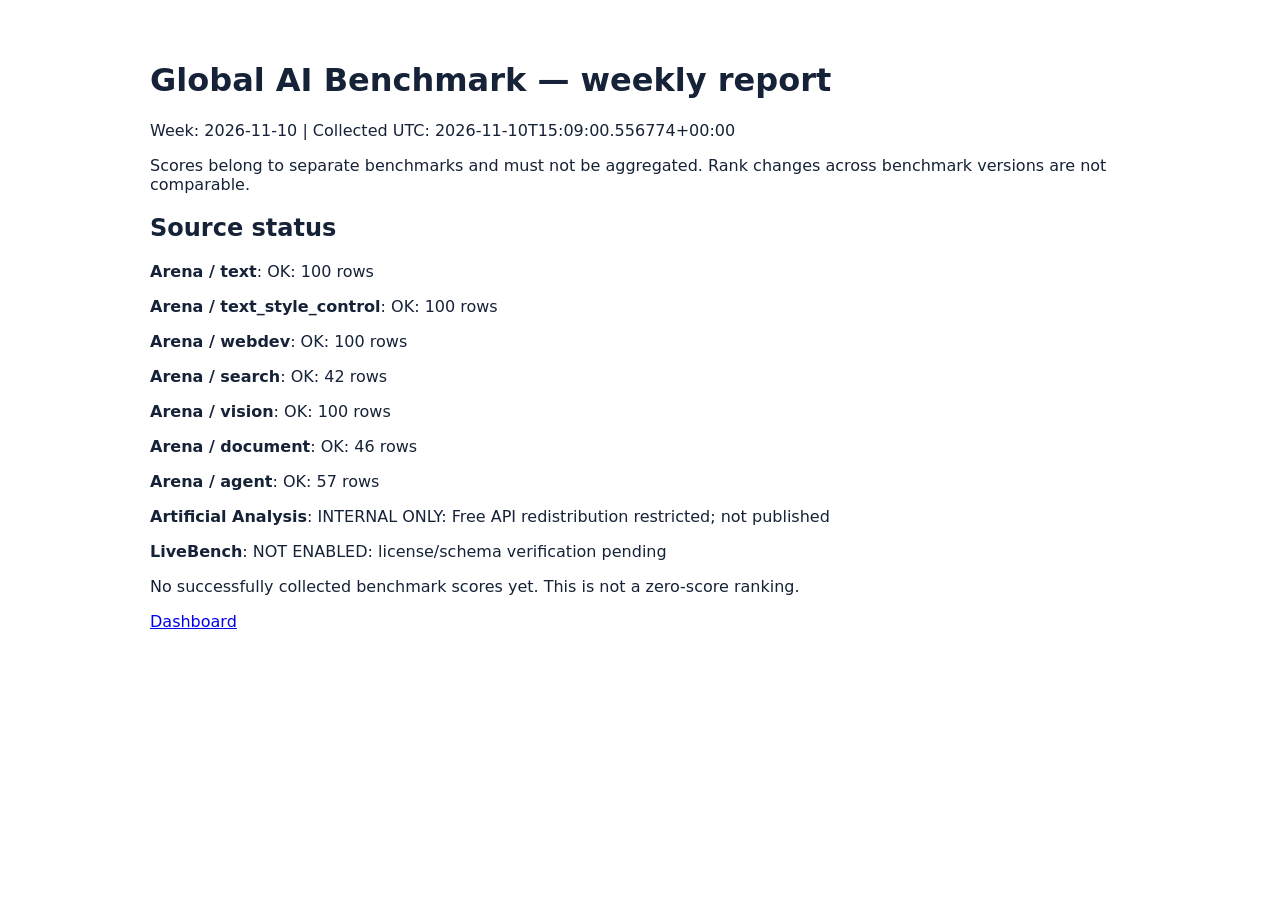
==== site/weekly-report.html @ f2d6e1f1 "data: weekly official benchmark snapshot" ====
<!doctype html><html lang="ko"><meta charset="utf-8"><meta name="viewport" content="width=device-width,initial-scale=1">
<title>Weekly AI Benchmark Report</title><style>body{font:16px system-ui;max-width:980px;margin:25px auto;padding:15px;color:#162237}table{border-collapse:collapse;width:100%}th,td{padding:9px;text-align:left;border-bottom:1px solid #ccd}small{color:#58677a}</style>
<h1>Global AI Benchmark — weekly report</h1>
<p>Week: 2026-11-10 | Collected UTC: 2026-11-10T15:09:00.556774+00:00</p>
<p>Scores belong to separate benchmarks and must not be aggregated. Rank changes across benchmark versions are not comparable.</p><h2>Source status</h2>
<p><b>Arena / text</b>: OK: 100 rows</p>
<p><b>Arena / text_style_control</b>: OK: 100 rows</p>
<p><b>Arena / webdev</b>: OK: 100 rows</p>
<p><b>Arena / search</b>: OK: 42 rows</p>
<p><b>Arena / vision</b>: OK: 100 rows</p>
<p><b>Arena / document</b>: OK: 46 rows</p>
<p><b>Arena / agent</b>: OK: 57 rows</p>
<p><b>Artificial Analysis</b>: INTERNAL ONLY: Free API redistribution restricted; not published</p>
<p><b>LiveBench</b>: NOT ENABLED: license/schema verification pending</p>
<p>No successfully collected benchmark scores yet. This is not a zero-score ranking.</p>
<p><a href="index.html">Dashboard</a></p></html>
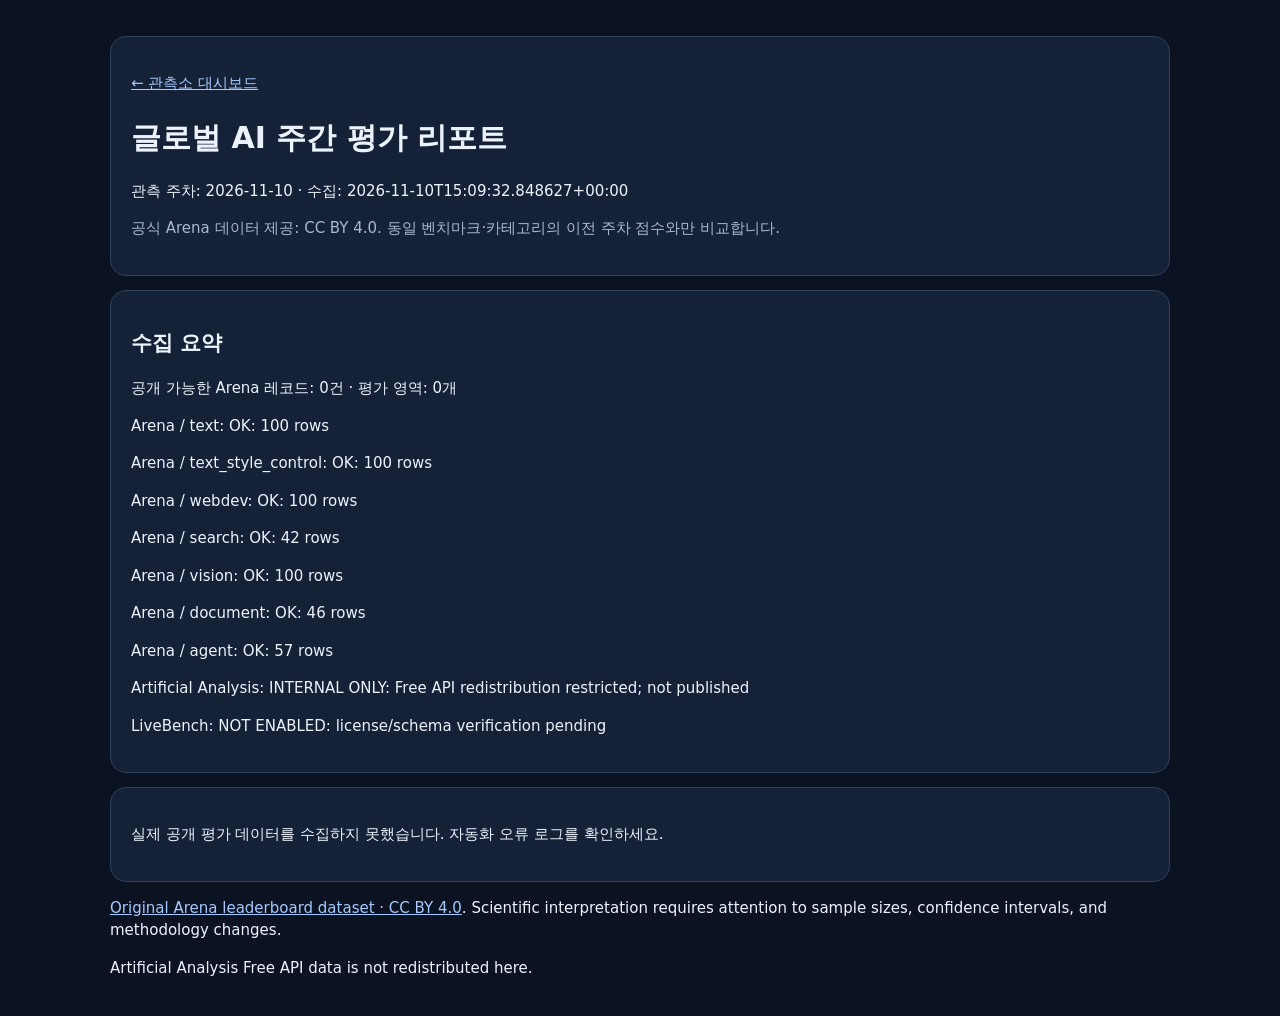
==== commit 4707f41d: "data: weekly official benchmark snapshot" ====
--- a/site/weekly-report.html
+++ b/site/weekly-report.html
@@ -1,16 +1,20 @@
 <!doctype html><html lang="ko"><meta charset="utf-8"><meta name="viewport" content="width=device-width,initial-scale=1">
-<title>Weekly AI Benchmark Report</title><style>body{font:16px system-ui;max-width:980px;margin:25px auto;padding:15px;color:#162237}table{border-collapse:collapse;width:100%}th,td{padding:9px;text-align:left;border-bottom:1px solid #ccd}small{color:#58677a}</style>
-<h1>Global AI Benchmark — weekly report</h1>
-<p>Week: 2026-11-10 | Collected UTC: 2026-11-10T15:09:00.556774+00:00</p>
-<p>Scores belong to separate benchmarks and must not be aggregated. Rank changes across benchmark versions are not comparable.</p><h2>Source status</h2>
-<p><b>Arena / text</b>: OK: 100 rows</p>
-<p><b>Arena / text_style_control</b>: OK: 100 rows</p>
-<p><b>Arena / webdev</b>: OK: 100 rows</p>
-<p><b>Arena / search</b>: OK: 42 rows</p>
-<p><b>Arena / vision</b>: OK: 100 rows</p>
-<p><b>Arena / document</b>: OK: 46 rows</p>
-<p><b>Arena / agent</b>: OK: 57 rows</p>
-<p><b>Artificial Analysis</b>: INTERNAL ONLY: Free API redistribution restricted; not published</p>
-<p><b>LiveBench</b>: NOT ENABLED: license/schema verification pending</p>
-<p>No successfully collected benchmark scores yet. This is not a zero-score ranking.</p>
-<p><a href="index.html">Dashboard</a></p></html>+<title>Global AI Observatory · Weekly Report</title>
+<style>body{max-width:1060px;margin:auto;padding:22px;background:#0b1222;color:#edf3fe;font:15px/1.5 system-ui,sans-serif}a{color:#a5caff}header,section{padding:20px;margin:14px 0;border:1px solid #30415a;border-radius:16px;background:#142137}table{width:100%;border-collapse:collapse}td,th{padding:9px;text-align:left;border-bottom:1px solid #34455f}th{color:#9eafc8}.muted{color:#aab9ce}h1{font-size:30px}h2{font-size:21px}section{overflow-x:auto}</style><header>
+<p><a href="./index.html">← 관측소 대시보드</a></p>
+<h1>글로벌 AI 주간 평가 리포트</h1>
+<p>관측 주차: 2026-11-10 · 수집: 2026-11-10T15:09:32.848627+00:00</p>
+<p class="muted">공식 Arena 데이터 제공: CC BY 4.0. 동일 벤치마크·카테고리의 이전 주차 점수와만 비교합니다.</p>
+</header><section><h2>수집 요약</h2><p>공개 가능한 Arena 레코드: 0건 · 평가 영역: 0개</p>
+<p>Arena / text: OK: 100 rows</p>
+<p>Arena / text_style_control: OK: 100 rows</p>
+<p>Arena / webdev: OK: 100 rows</p>
+<p>Arena / search: OK: 42 rows</p>
+<p>Arena / vision: OK: 100 rows</p>
+<p>Arena / document: OK: 46 rows</p>
+<p>Arena / agent: OK: 57 rows</p>
+<p>Artificial Analysis: INTERNAL ONLY: Free API redistribution restricted; not published</p>
+<p>LiveBench: NOT ENABLED: license/schema verification pending</p>
+</section>
+<section><p>실제 공개 평가 데이터를 수집하지 못했습니다. 자동화 오류 로그를 확인하세요.</p></section>
+<footer><p><a href="https://huggingface.co/datasets/lmarena-ai/leaderboard-dataset">Original Arena leaderboard dataset · CC BY 4.0</a>. Scientific interpretation requires attention to sample sizes, confidence intervals, and methodology changes.</p><p>Artificial Analysis Free API data is not redistributed here.</p></footer></html>
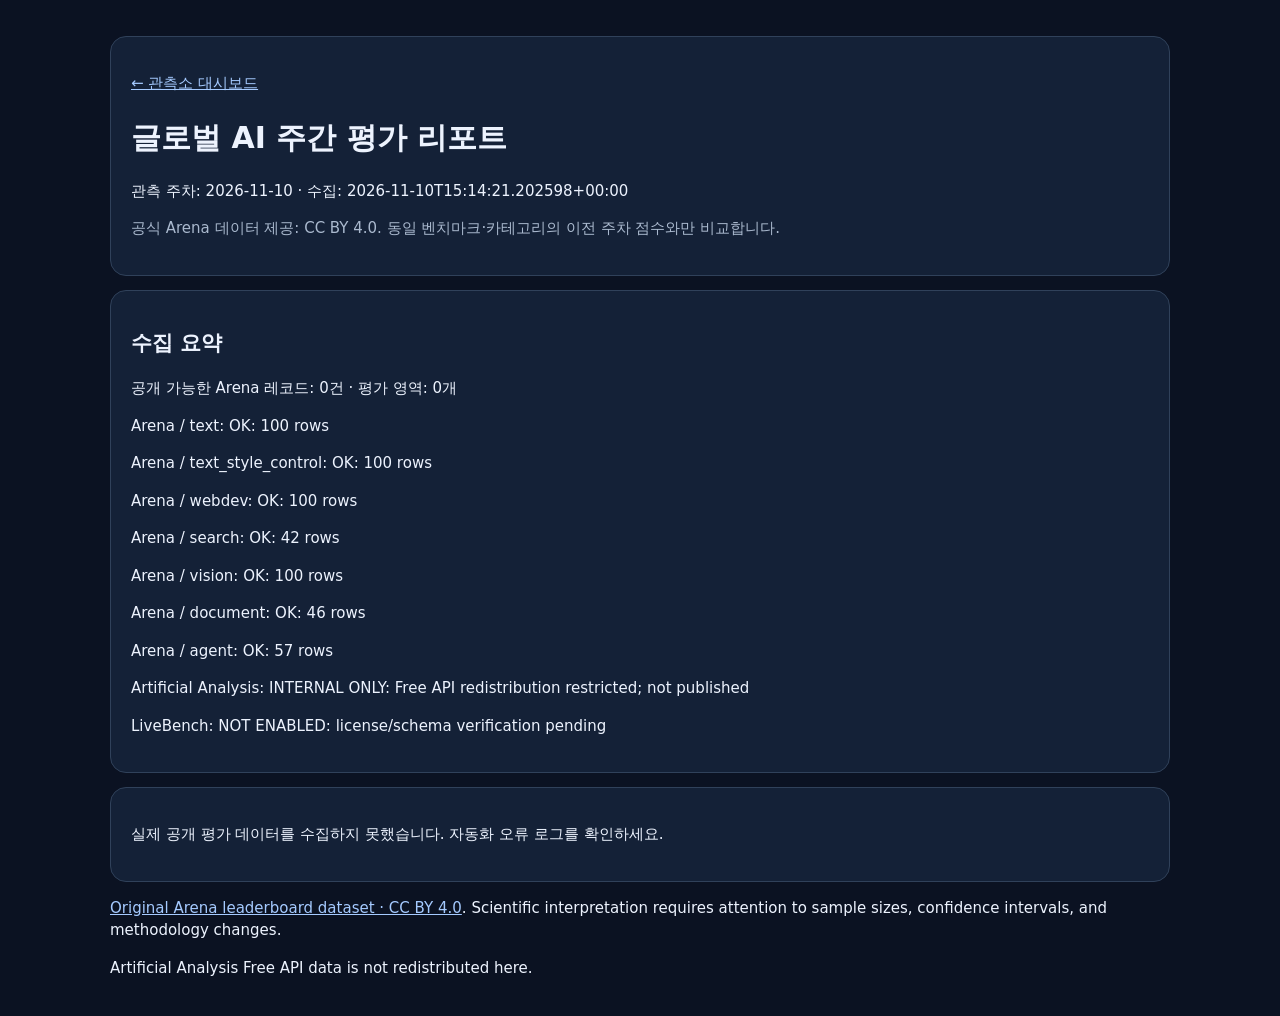
==== commit f34b93a9: "data: weekly official benchmark snapshot" ====
--- a/site/weekly-report.html
+++ b/site/weekly-report.html
@@ -3,7 +3,7 @@
 <style>body{max-width:1060px;margin:auto;padding:22px;background:#0b1222;color:#edf3fe;font:15px/1.5 system-ui,sans-serif}a{color:#a5caff}header,section{padding:20px;margin:14px 0;border:1px solid #30415a;border-radius:16px;background:#142137}table{width:100%;border-collapse:collapse}td,th{padding:9px;text-align:left;border-bottom:1px solid #34455f}th{color:#9eafc8}.muted{color:#aab9ce}h1{font-size:30px}h2{font-size:21px}section{overflow-x:auto}</style><header>
 <p><a href="./index.html">← 관측소 대시보드</a></p>
 <h1>글로벌 AI 주간 평가 리포트</h1>
-<p>관측 주차: 2026-11-10 · 수집: 2026-11-10T15:09:32.848627+00:00</p>
+<p>관측 주차: 2026-11-10 · 수집: 2026-11-10T15:14:21.202598+00:00</p>
 <p class="muted">공식 Arena 데이터 제공: CC BY 4.0. 동일 벤치마크·카테고리의 이전 주차 점수와만 비교합니다.</p>
 </header><section><h2>수집 요약</h2><p>공개 가능한 Arena 레코드: 0건 · 평가 영역: 0개</p>
 <p>Arena / text: OK: 100 rows</p>
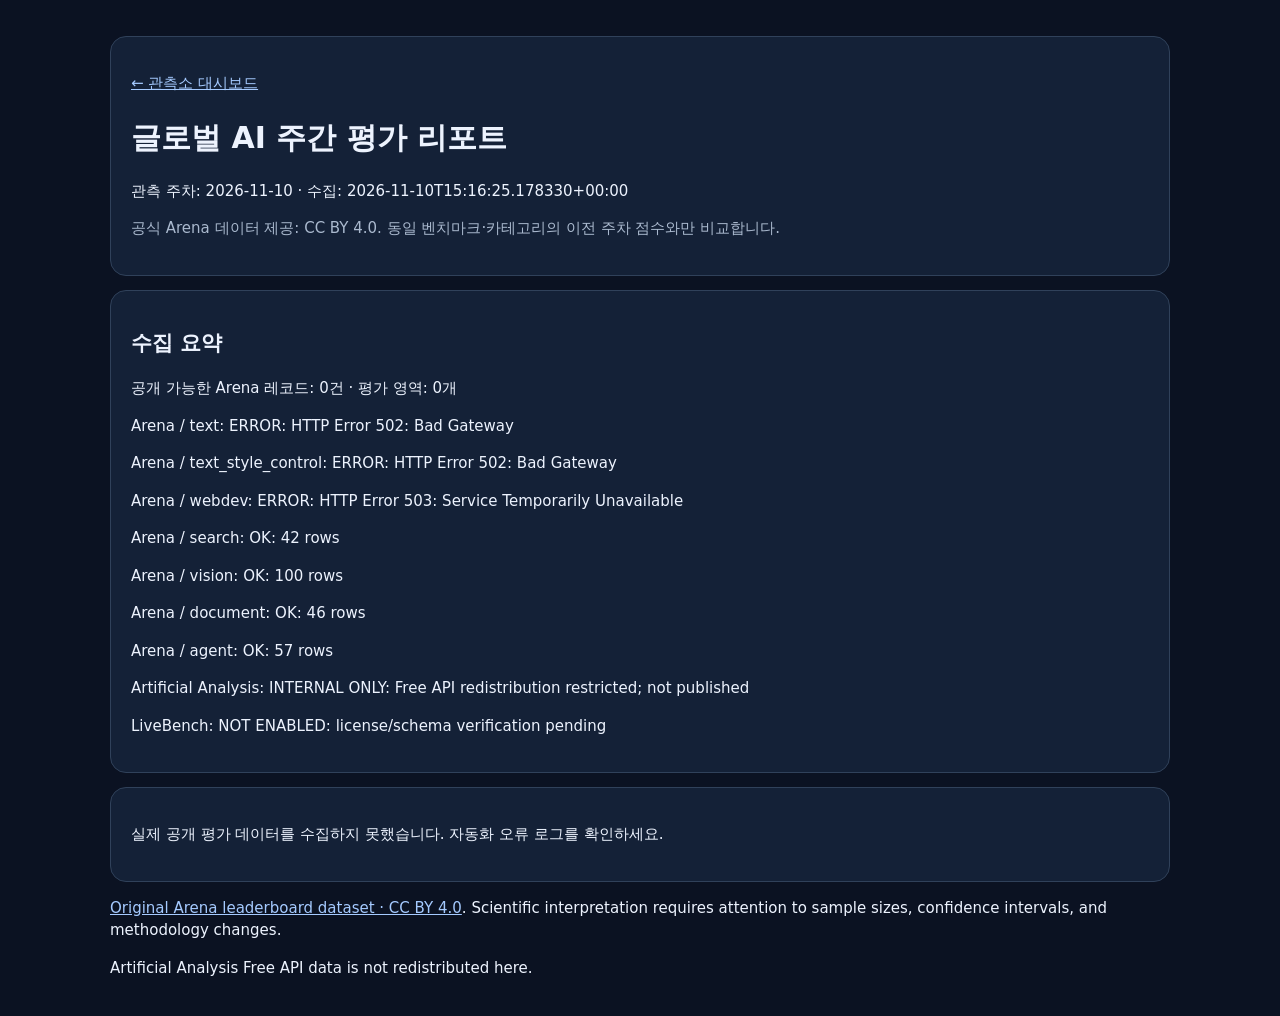
==== commit b41f666f: "data: weekly official benchmark snapshot" ====
--- a/site/weekly-report.html
+++ b/site/weekly-report.html
@@ -3,12 +3,12 @@
 <style>body{max-width:1060px;margin:auto;padding:22px;background:#0b1222;color:#edf3fe;font:15px/1.5 system-ui,sans-serif}a{color:#a5caff}header,section{padding:20px;margin:14px 0;border:1px solid #30415a;border-radius:16px;background:#142137}table{width:100%;border-collapse:collapse}td,th{padding:9px;text-align:left;border-bottom:1px solid #34455f}th{color:#9eafc8}.muted{color:#aab9ce}h1{font-size:30px}h2{font-size:21px}section{overflow-x:auto}</style><header>
 <p><a href="./index.html">← 관측소 대시보드</a></p>
 <h1>글로벌 AI 주간 평가 리포트</h1>
-<p>관측 주차: 2026-11-10 · 수집: 2026-11-10T15:14:21.202598+00:00</p>
+<p>관측 주차: 2026-11-10 · 수집: 2026-11-10T15:16:25.178330+00:00</p>
 <p class="muted">공식 Arena 데이터 제공: CC BY 4.0. 동일 벤치마크·카테고리의 이전 주차 점수와만 비교합니다.</p>
 </header><section><h2>수집 요약</h2><p>공개 가능한 Arena 레코드: 0건 · 평가 영역: 0개</p>
-<p>Arena / text: OK: 100 rows</p>
-<p>Arena / text_style_control: OK: 100 rows</p>
-<p>Arena / webdev: OK: 100 rows</p>
+<p>Arena / text: ERROR: HTTP Error 502: Bad Gateway</p>
+<p>Arena / text_style_control: ERROR: HTTP Error 502: Bad Gateway</p>
+<p>Arena / webdev: ERROR: HTTP Error 503: Service Temporarily Unavailable</p>
 <p>Arena / search: OK: 42 rows</p>
 <p>Arena / vision: OK: 100 rows</p>
 <p>Arena / document: OK: 46 rows</p>
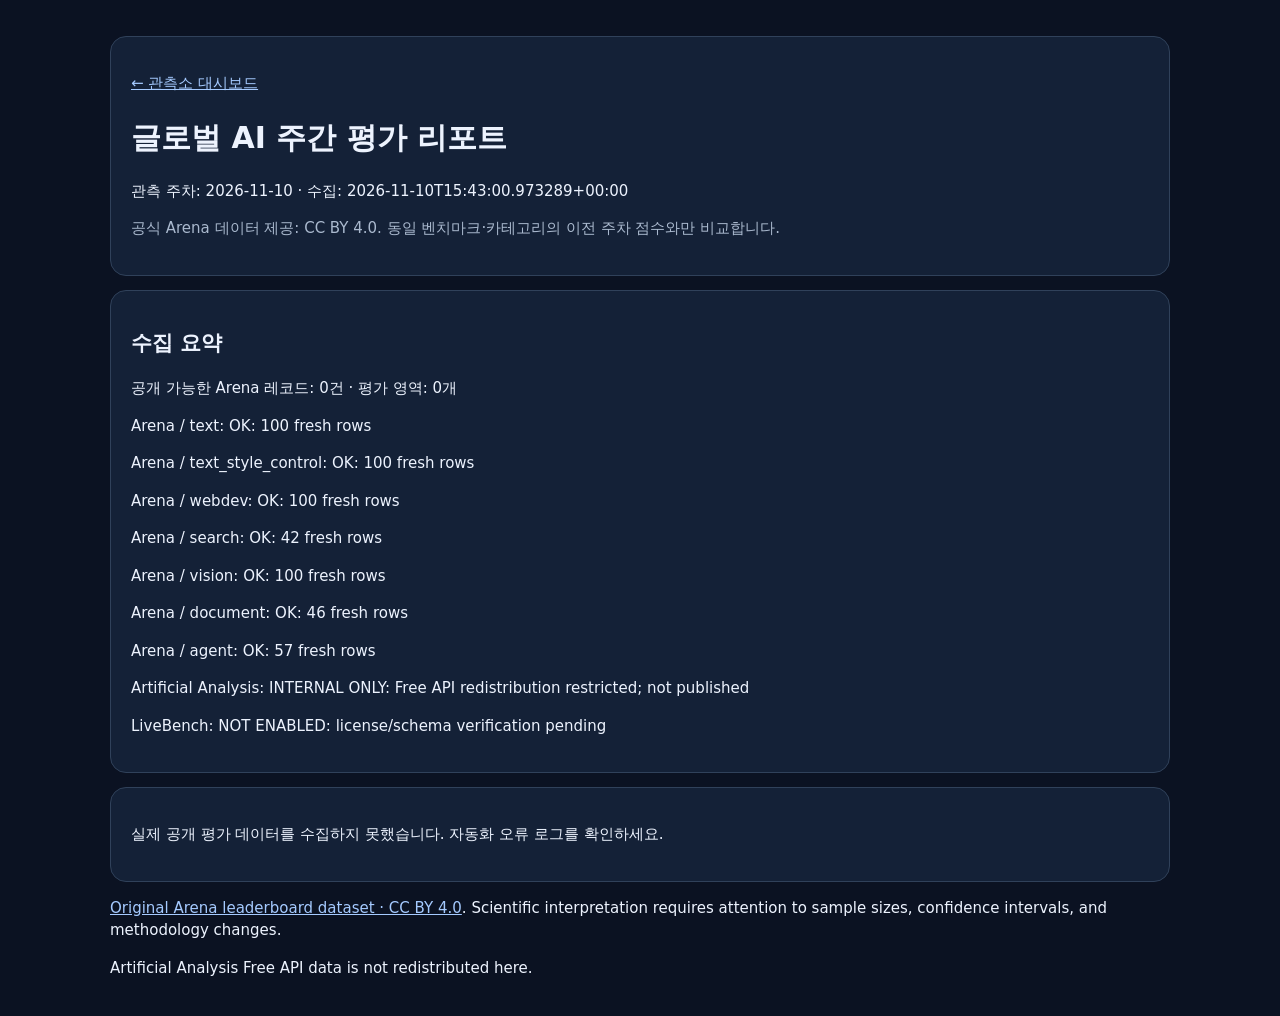
==== commit 5c6c782c: "data: weekly official benchmark snapshot" ====
--- a/site/weekly-report.html
+++ b/site/weekly-report.html
@@ -3,16 +3,16 @@
 <style>body{max-width:1060px;margin:auto;padding:22px;background:#0b1222;color:#edf3fe;font:15px/1.5 system-ui,sans-serif}a{color:#a5caff}header,section{padding:20px;margin:14px 0;border:1px solid #30415a;border-radius:16px;background:#142137}table{width:100%;border-collapse:collapse}td,th{padding:9px;text-align:left;border-bottom:1px solid #34455f}th{color:#9eafc8}.muted{color:#aab9ce}h1{font-size:30px}h2{font-size:21px}section{overflow-x:auto}</style><header>
 <p><a href="./index.html">← 관측소 대시보드</a></p>
 <h1>글로벌 AI 주간 평가 리포트</h1>
-<p>관측 주차: 2026-11-10 · 수집: 2026-11-10T15:16:25.178330+00:00</p>
+<p>관측 주차: 2026-11-10 · 수집: 2026-11-10T15:43:00.973289+00:00</p>
 <p class="muted">공식 Arena 데이터 제공: CC BY 4.0. 동일 벤치마크·카테고리의 이전 주차 점수와만 비교합니다.</p>
 </header><section><h2>수집 요약</h2><p>공개 가능한 Arena 레코드: 0건 · 평가 영역: 0개</p>
-<p>Arena / text: ERROR: HTTP Error 502: Bad Gateway</p>
-<p>Arena / text_style_control: ERROR: HTTP Error 502: Bad Gateway</p>
-<p>Arena / webdev: ERROR: HTTP Error 503: Service Temporarily Unavailable</p>
-<p>Arena / search: OK: 42 rows</p>
-<p>Arena / vision: OK: 100 rows</p>
-<p>Arena / document: OK: 46 rows</p>
-<p>Arena / agent: OK: 57 rows</p>
+<p>Arena / text: OK: 100 fresh rows</p>
+<p>Arena / text_style_control: OK: 100 fresh rows</p>
+<p>Arena / webdev: OK: 100 fresh rows</p>
+<p>Arena / search: OK: 42 fresh rows</p>
+<p>Arena / vision: OK: 100 fresh rows</p>
+<p>Arena / document: OK: 46 fresh rows</p>
+<p>Arena / agent: OK: 57 fresh rows</p>
 <p>Artificial Analysis: INTERNAL ONLY: Free API redistribution restricted; not published</p>
 <p>LiveBench: NOT ENABLED: license/schema verification pending</p>
 </section>
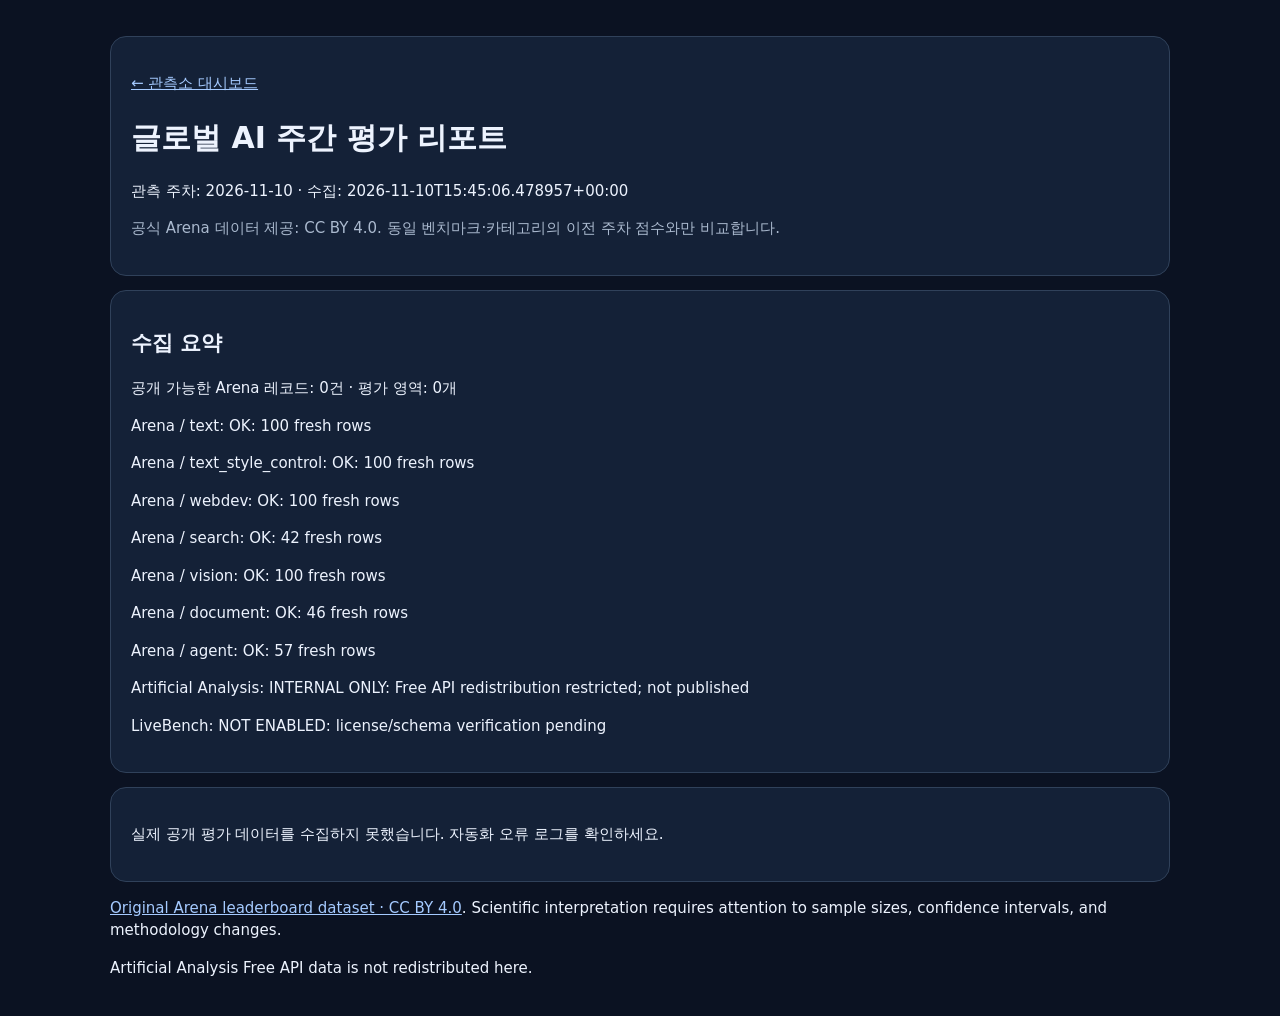
==== commit 9f4fff3b: "data: weekly official benchmark snapshot" ====
--- a/site/weekly-report.html
+++ b/site/weekly-report.html
@@ -3,7 +3,7 @@
 <style>body{max-width:1060px;margin:auto;padding:22px;background:#0b1222;color:#edf3fe;font:15px/1.5 system-ui,sans-serif}a{color:#a5caff}header,section{padding:20px;margin:14px 0;border:1px solid #30415a;border-radius:16px;background:#142137}table{width:100%;border-collapse:collapse}td,th{padding:9px;text-align:left;border-bottom:1px solid #34455f}th{color:#9eafc8}.muted{color:#aab9ce}h1{font-size:30px}h2{font-size:21px}section{overflow-x:auto}</style><header>
 <p><a href="./index.html">← 관측소 대시보드</a></p>
 <h1>글로벌 AI 주간 평가 리포트</h1>
-<p>관측 주차: 2026-11-10 · 수집: 2026-11-10T15:43:00.973289+00:00</p>
+<p>관측 주차: 2026-11-10 · 수집: 2026-11-10T15:45:06.478957+00:00</p>
 <p class="muted">공식 Arena 데이터 제공: CC BY 4.0. 동일 벤치마크·카테고리의 이전 주차 점수와만 비교합니다.</p>
 </header><section><h2>수집 요약</h2><p>공개 가능한 Arena 레코드: 0건 · 평가 영역: 0개</p>
 <p>Arena / text: OK: 100 fresh rows</p>
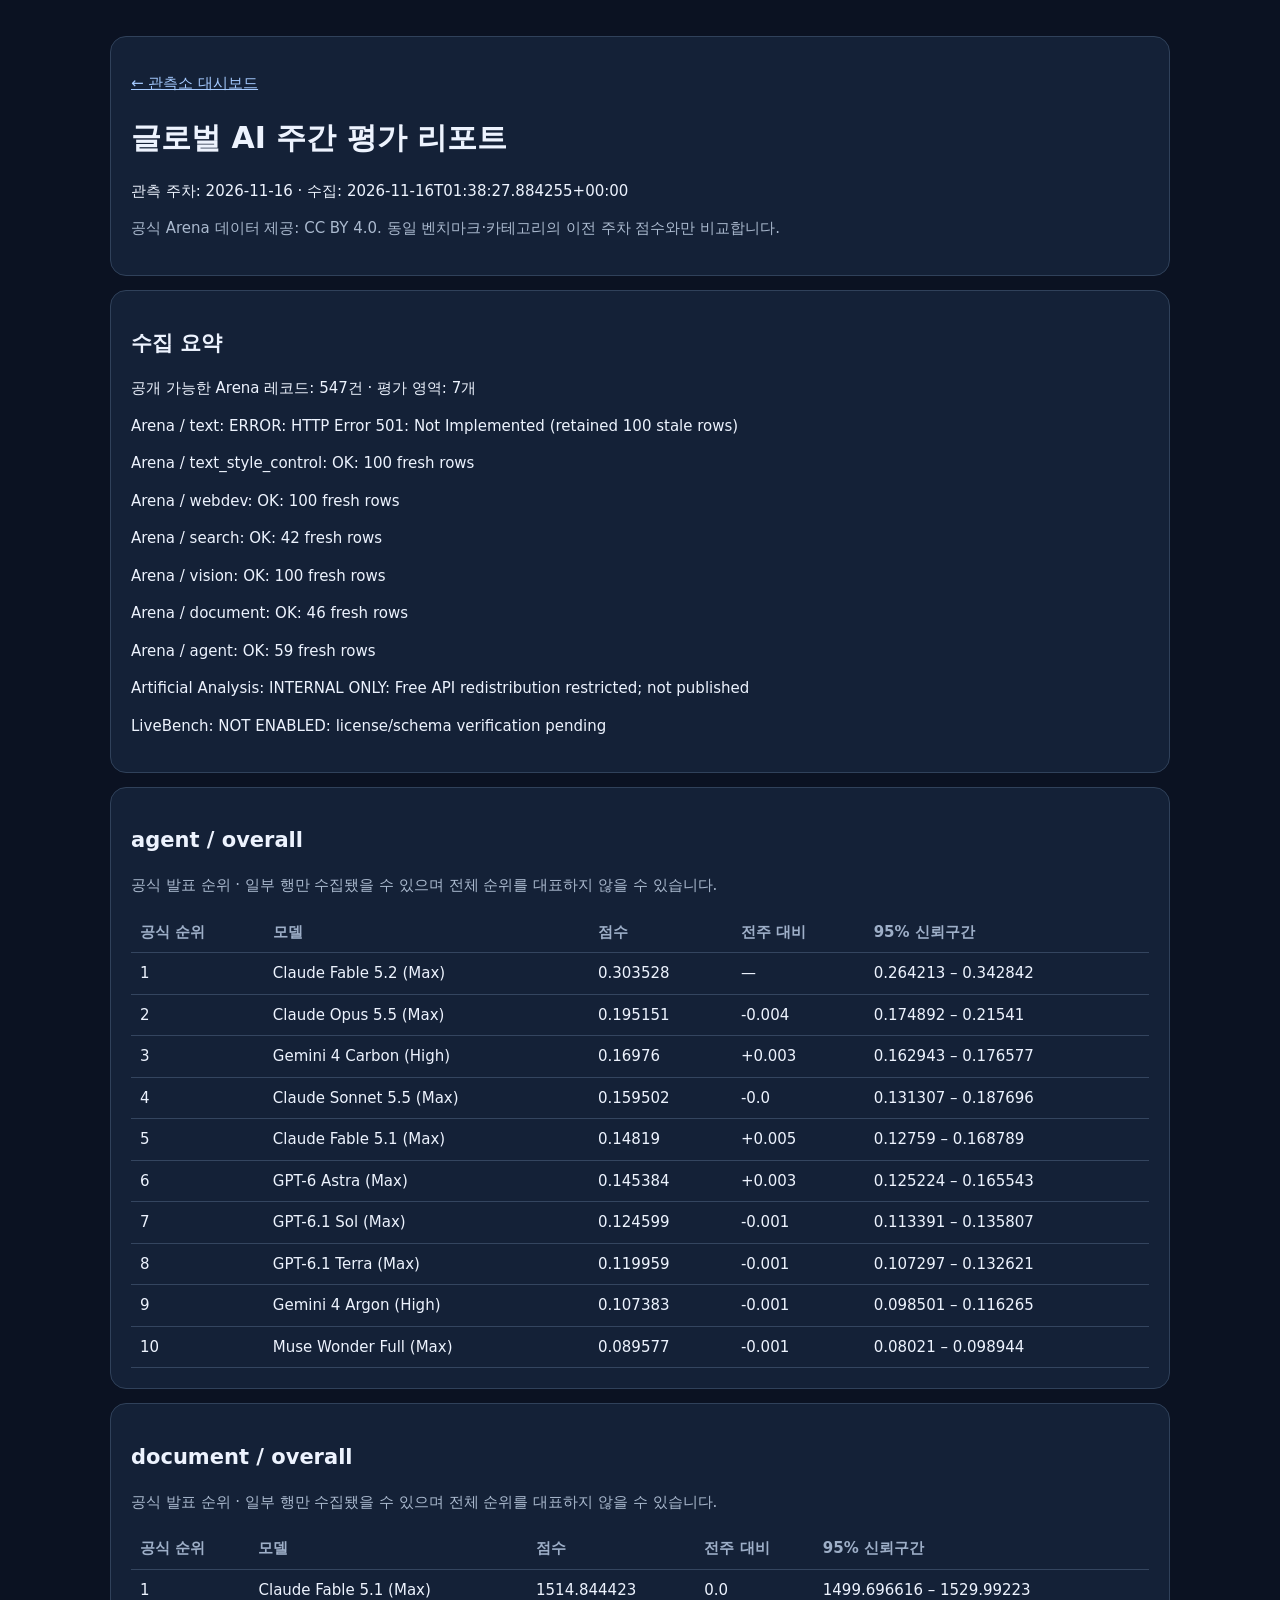
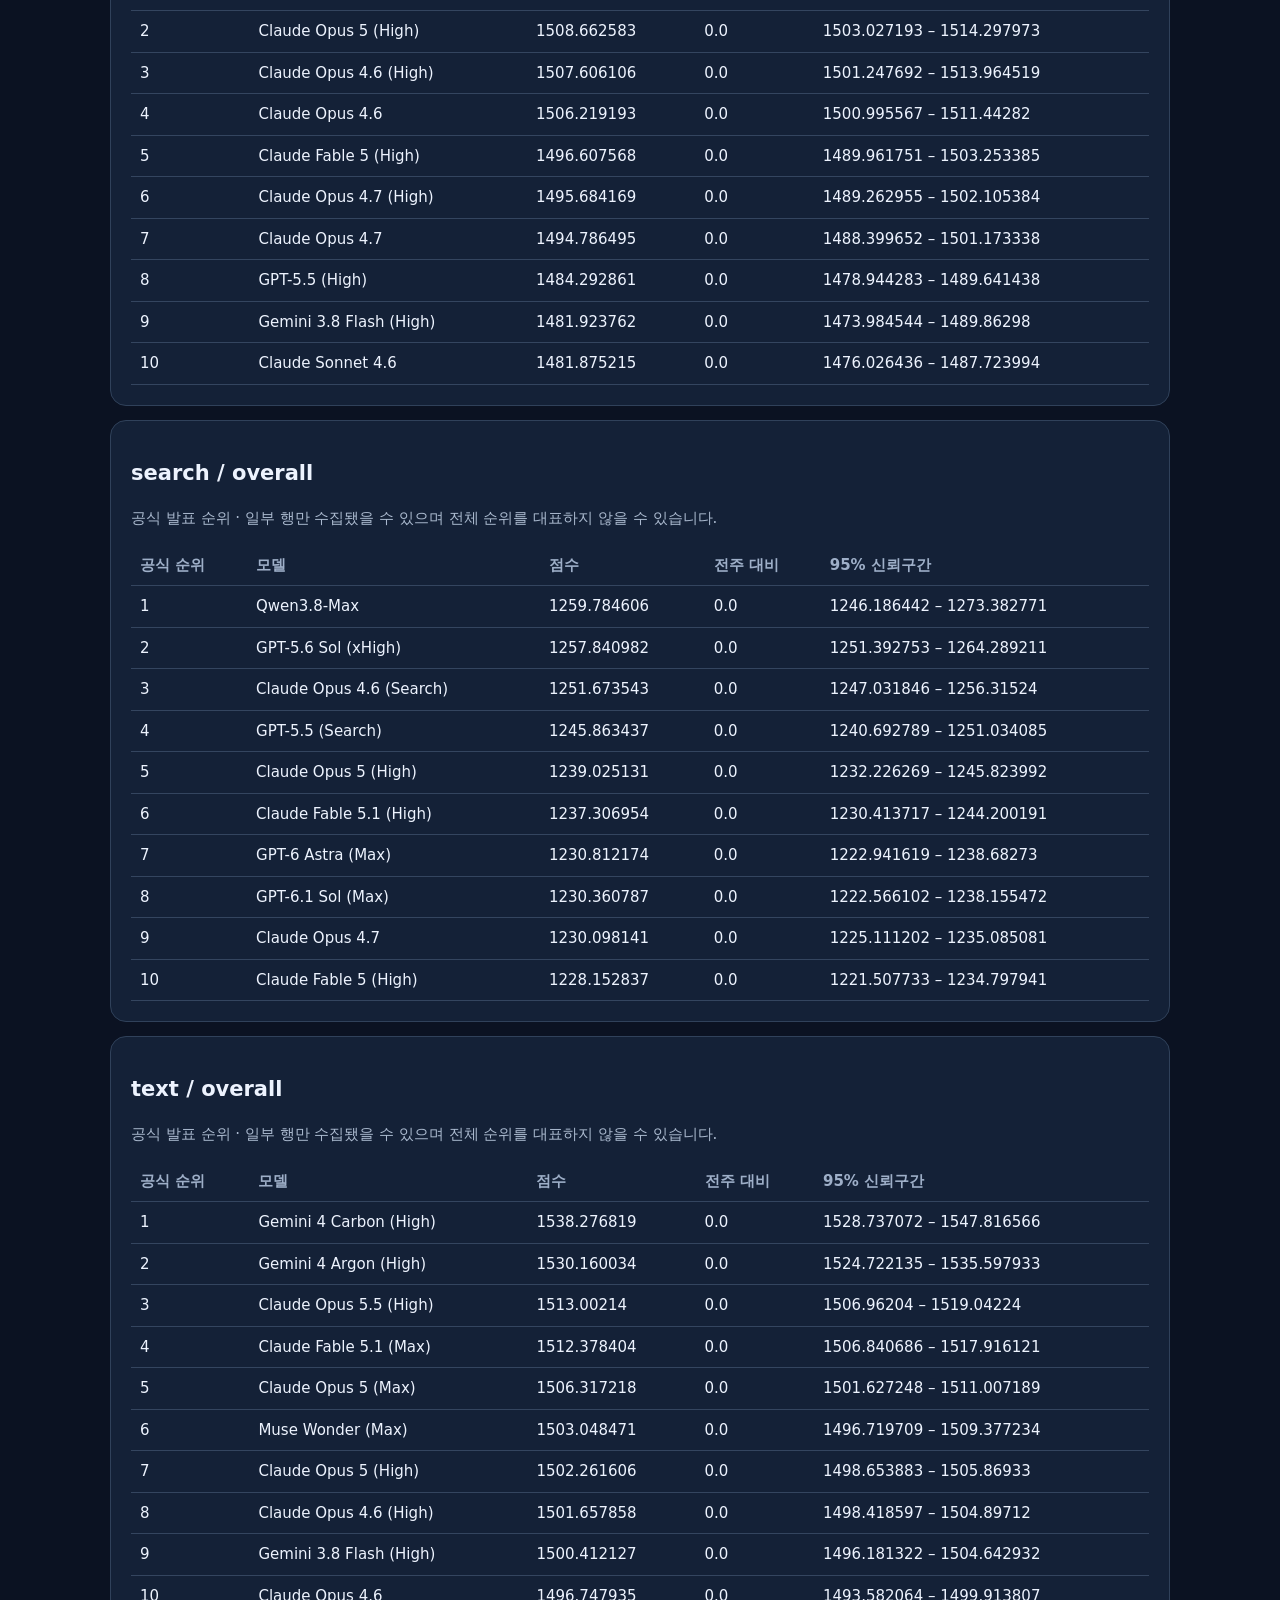
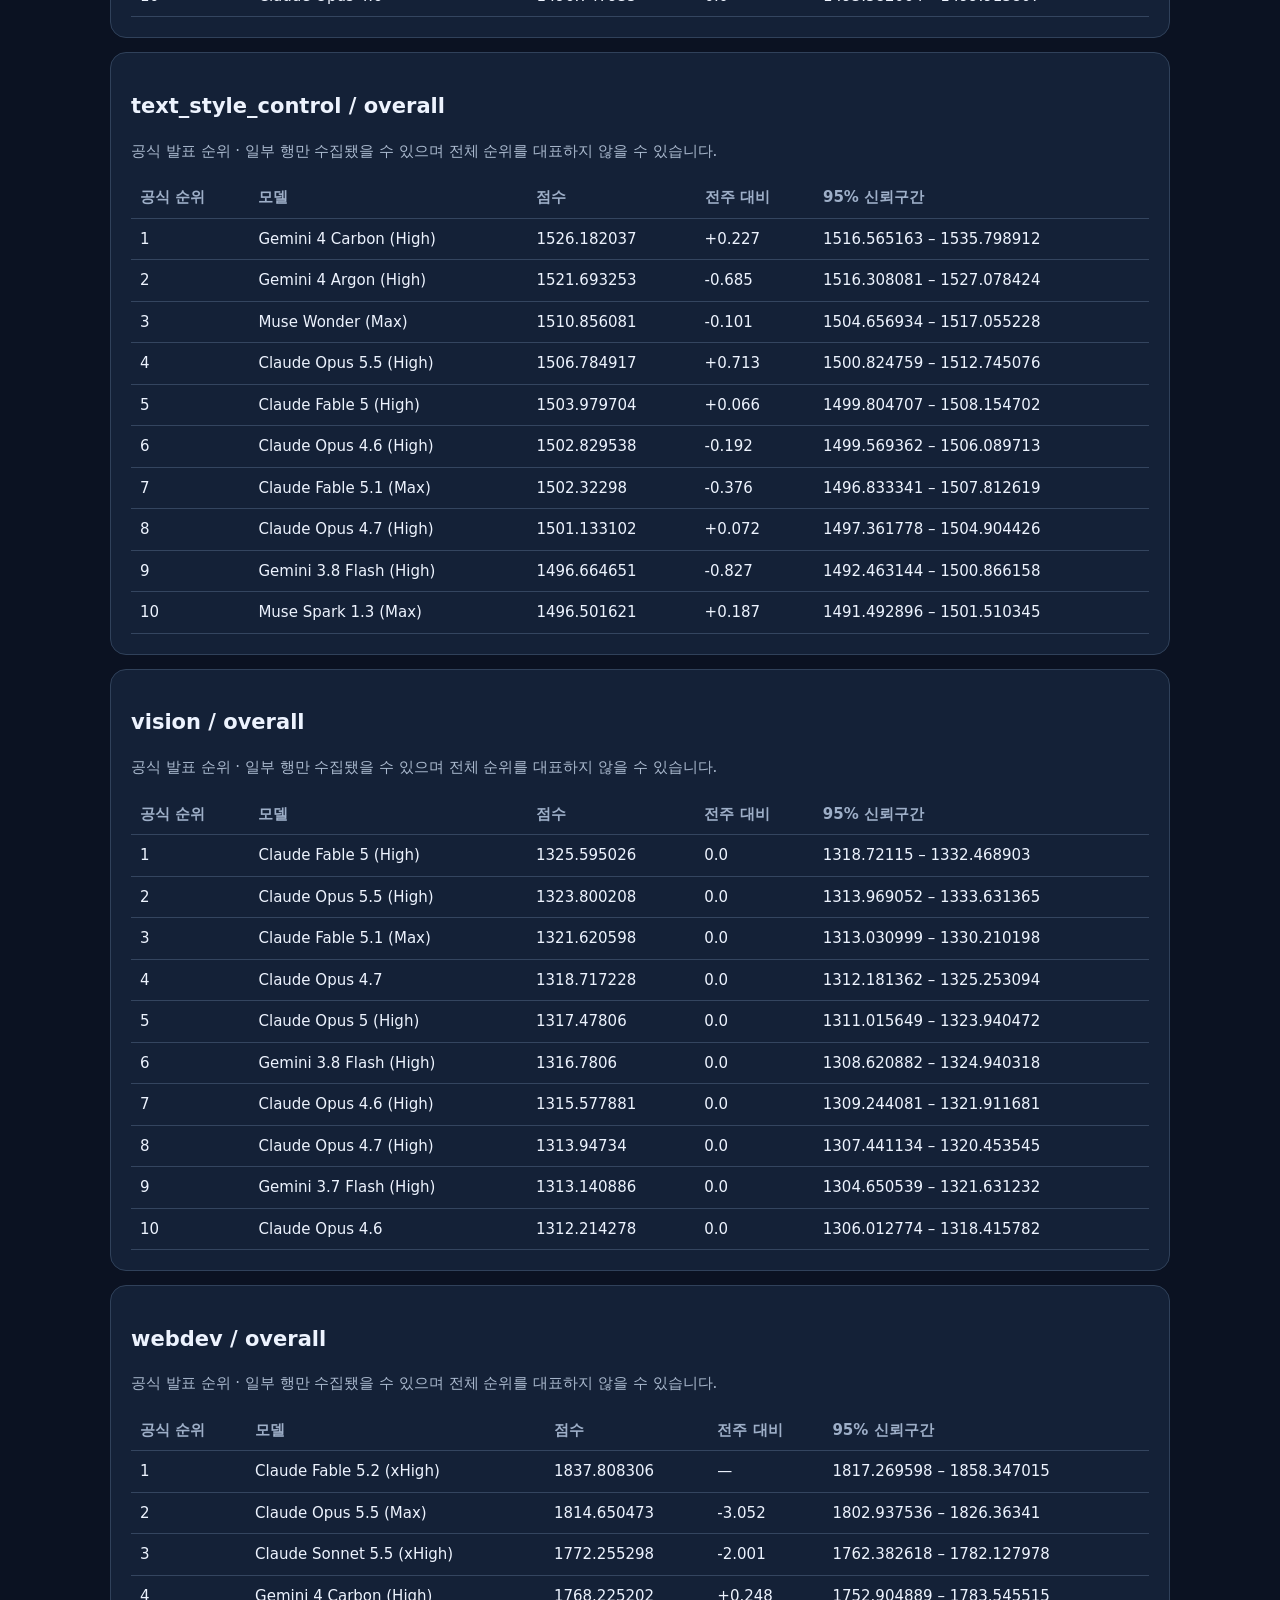
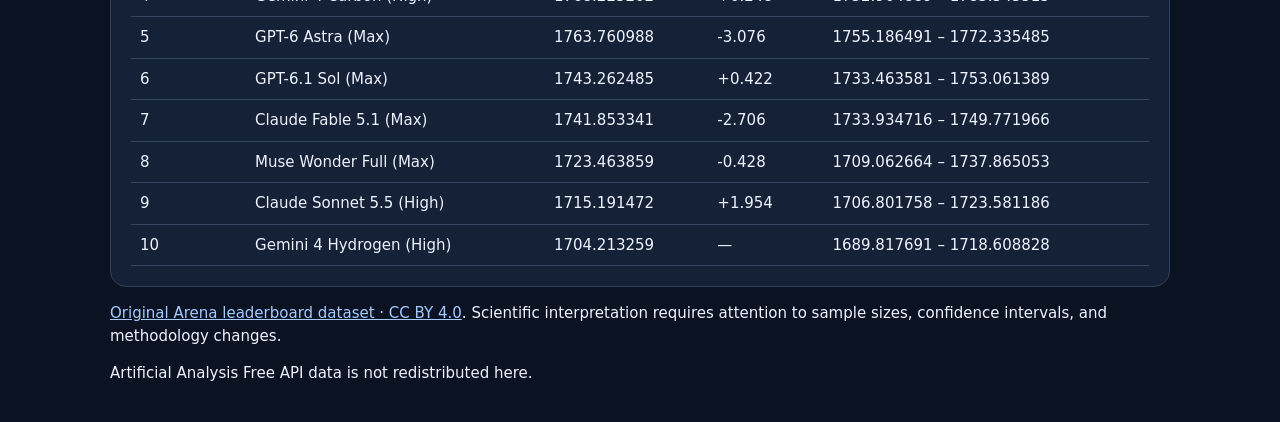
==== commit 87eef56e: "data: weekly official benchmark snapshot" ====
--- a/site/weekly-report.html
+++ b/site/weekly-report.html
@@ -3,18 +3,115 @@
 <style>body{max-width:1060px;margin:auto;padding:22px;background:#0b1222;color:#edf3fe;font:15px/1.5 system-ui,sans-serif}a{color:#a5caff}header,section{padding:20px;margin:14px 0;border:1px solid #30415a;border-radius:16px;background:#142137}table{width:100%;border-collapse:collapse}td,th{padding:9px;text-align:left;border-bottom:1px solid #34455f}th{color:#9eafc8}.muted{color:#aab9ce}h1{font-size:30px}h2{font-size:21px}section{overflow-x:auto}</style><header>
 <p><a href="./index.html">← 관측소 대시보드</a></p>
 <h1>글로벌 AI 주간 평가 리포트</h1>
-<p>관측 주차: 2026-11-10 · 수집: 2026-11-10T15:45:06.478957+00:00</p>
+<p>관측 주차: 2026-11-16 · 수집: 2026-11-16T01:38:27.884255+00:00</p>
 <p class="muted">공식 Arena 데이터 제공: CC BY 4.0. 동일 벤치마크·카테고리의 이전 주차 점수와만 비교합니다.</p>
-</header><section><h2>수집 요약</h2><p>공개 가능한 Arena 레코드: 0건 · 평가 영역: 0개</p>
-<p>Arena / text: OK: 100 fresh rows</p>
+</header><section><h2>수집 요약</h2><p>공개 가능한 Arena 레코드: 547건 · 평가 영역: 7개</p>
+<p>Arena / text: ERROR: HTTP Error 501: Not Implemented (retained 100 stale rows)</p>
 <p>Arena / text_style_control: OK: 100 fresh rows</p>
 <p>Arena / webdev: OK: 100 fresh rows</p>
 <p>Arena / search: OK: 42 fresh rows</p>
 <p>Arena / vision: OK: 100 fresh rows</p>
 <p>Arena / document: OK: 46 fresh rows</p>
-<p>Arena / agent: OK: 57 fresh rows</p>
+<p>Arena / agent: OK: 59 fresh rows</p>
 <p>Artificial Analysis: INTERNAL ONLY: Free API redistribution restricted; not published</p>
 <p>LiveBench: NOT ENABLED: license/schema verification pending</p>
 </section>
-<section><p>실제 공개 평가 데이터를 수집하지 못했습니다. 자동화 오류 로그를 확인하세요.</p></section>
+<section><h2>agent / overall</h2>
+<p class="muted">공식 발표 순위 · 일부 행만 수집됐을 수 있으며 전체 순위를 대표하지 않을 수 있습니다.</p>
+<table><tr><th>공식 순위</th><th>모델</th><th>점수</th><th>전주 대비</th><th>95% 신뢰구간</th></tr>
+<tr><td>1</td><td>Claude Fable 5.2 (Max)</td><td>0.303528</td><td>—</td><td>0.264213 – 0.342842</td></tr>
+<tr><td>2</td><td>Claude Opus 5.5 (Max)</td><td>0.195151</td><td>-0.004</td><td>0.174892 – 0.21541</td></tr>
+<tr><td>3</td><td>Gemini 4 Carbon (High)</td><td>0.16976</td><td>+0.003</td><td>0.162943 – 0.176577</td></tr>
+<tr><td>4</td><td>Claude Sonnet 5.5 (Max)</td><td>0.159502</td><td>-0.0</td><td>0.131307 – 0.187696</td></tr>
+<tr><td>5</td><td>Claude Fable 5.1 (Max)</td><td>0.14819</td><td>+0.005</td><td>0.12759 – 0.168789</td></tr>
+<tr><td>6</td><td>GPT-6 Astra (Max)</td><td>0.145384</td><td>+0.003</td><td>0.125224 – 0.165543</td></tr>
+<tr><td>7</td><td>GPT-6.1 Sol (Max)</td><td>0.124599</td><td>-0.001</td><td>0.113391 – 0.135807</td></tr>
+<tr><td>8</td><td>GPT-6.1 Terra (Max)</td><td>0.119959</td><td>-0.001</td><td>0.107297 – 0.132621</td></tr>
+<tr><td>9</td><td>Gemini 4 Argon (High)</td><td>0.107383</td><td>-0.001</td><td>0.098501 – 0.116265</td></tr>
+<tr><td>10</td><td>Muse Wonder Full (Max)</td><td>0.089577</td><td>-0.001</td><td>0.08021 – 0.098944</td></tr>
+</table></section>
+<section><h2>document / overall</h2>
+<p class="muted">공식 발표 순위 · 일부 행만 수집됐을 수 있으며 전체 순위를 대표하지 않을 수 있습니다.</p>
+<table><tr><th>공식 순위</th><th>모델</th><th>점수</th><th>전주 대비</th><th>95% 신뢰구간</th></tr>
+<tr><td>1</td><td>Claude Fable 5.1 (Max)</td><td>1514.844423</td><td>0.0</td><td>1499.696616 – 1529.99223</td></tr>
+<tr><td>2</td><td>Claude Opus 5 (High)</td><td>1508.662583</td><td>0.0</td><td>1503.027193 – 1514.297973</td></tr>
+<tr><td>3</td><td>Claude Opus 4.6 (High)</td><td>1507.606106</td><td>0.0</td><td>1501.247692 – 1513.964519</td></tr>
+<tr><td>4</td><td>Claude Opus 4.6</td><td>1506.219193</td><td>0.0</td><td>1500.995567 – 1511.44282</td></tr>
+<tr><td>5</td><td>Claude Fable 5 (High)</td><td>1496.607568</td><td>0.0</td><td>1489.961751 – 1503.253385</td></tr>
+<tr><td>6</td><td>Claude Opus 4.7 (High)</td><td>1495.684169</td><td>0.0</td><td>1489.262955 – 1502.105384</td></tr>
+<tr><td>7</td><td>Claude Opus 4.7</td><td>1494.786495</td><td>0.0</td><td>1488.399652 – 1501.173338</td></tr>
+<tr><td>8</td><td>GPT-5.5 (High)</td><td>1484.292861</td><td>0.0</td><td>1478.944283 – 1489.641438</td></tr>
+<tr><td>9</td><td>Gemini 3.8 Flash (High)</td><td>1481.923762</td><td>0.0</td><td>1473.984544 – 1489.86298</td></tr>
+<tr><td>10</td><td>Claude Sonnet 4.6</td><td>1481.875215</td><td>0.0</td><td>1476.026436 – 1487.723994</td></tr>
+</table></section>
+<section><h2>search / overall</h2>
+<p class="muted">공식 발표 순위 · 일부 행만 수집됐을 수 있으며 전체 순위를 대표하지 않을 수 있습니다.</p>
+<table><tr><th>공식 순위</th><th>모델</th><th>점수</th><th>전주 대비</th><th>95% 신뢰구간</th></tr>
+<tr><td>1</td><td>Qwen3.8-Max</td><td>1259.784606</td><td>0.0</td><td>1246.186442 – 1273.382771</td></tr>
+<tr><td>2</td><td>GPT-5.6 Sol (xHigh)</td><td>1257.840982</td><td>0.0</td><td>1251.392753 – 1264.289211</td></tr>
+<tr><td>3</td><td>Claude Opus 4.6 (Search)</td><td>1251.673543</td><td>0.0</td><td>1247.031846 – 1256.31524</td></tr>
+<tr><td>4</td><td>GPT-5.5 (Search)</td><td>1245.863437</td><td>0.0</td><td>1240.692789 – 1251.034085</td></tr>
+<tr><td>5</td><td>Claude Opus 5 (High)</td><td>1239.025131</td><td>0.0</td><td>1232.226269 – 1245.823992</td></tr>
+<tr><td>6</td><td>Claude Fable 5.1 (High)</td><td>1237.306954</td><td>0.0</td><td>1230.413717 – 1244.200191</td></tr>
+<tr><td>7</td><td>GPT-6 Astra (Max)</td><td>1230.812174</td><td>0.0</td><td>1222.941619 – 1238.68273</td></tr>
+<tr><td>8</td><td>GPT-6.1 Sol (Max)</td><td>1230.360787</td><td>0.0</td><td>1222.566102 – 1238.155472</td></tr>
+<tr><td>9</td><td>Claude Opus 4.7</td><td>1230.098141</td><td>0.0</td><td>1225.111202 – 1235.085081</td></tr>
+<tr><td>10</td><td>Claude Fable 5 (High)</td><td>1228.152837</td><td>0.0</td><td>1221.507733 – 1234.797941</td></tr>
+</table></section>
+<section><h2>text / overall</h2>
+<p class="muted">공식 발표 순위 · 일부 행만 수집됐을 수 있으며 전체 순위를 대표하지 않을 수 있습니다.</p>
+<table><tr><th>공식 순위</th><th>모델</th><th>점수</th><th>전주 대비</th><th>95% 신뢰구간</th></tr>
+<tr><td>1</td><td>Gemini 4 Carbon (High)</td><td>1538.276819</td><td>0.0</td><td>1528.737072 – 1547.816566</td></tr>
+<tr><td>2</td><td>Gemini 4 Argon (High)</td><td>1530.160034</td><td>0.0</td><td>1524.722135 – 1535.597933</td></tr>
+<tr><td>3</td><td>Claude Opus 5.5 (High)</td><td>1513.00214</td><td>0.0</td><td>1506.96204 – 1519.04224</td></tr>
+<tr><td>4</td><td>Claude Fable 5.1 (Max)</td><td>1512.378404</td><td>0.0</td><td>1506.840686 – 1517.916121</td></tr>
+<tr><td>5</td><td>Claude Opus 5 (Max)</td><td>1506.317218</td><td>0.0</td><td>1501.627248 – 1511.007189</td></tr>
+<tr><td>6</td><td>Muse Wonder (Max)</td><td>1503.048471</td><td>0.0</td><td>1496.719709 – 1509.377234</td></tr>
+<tr><td>7</td><td>Claude Opus 5 (High)</td><td>1502.261606</td><td>0.0</td><td>1498.653883 – 1505.86933</td></tr>
+<tr><td>8</td><td>Claude Opus 4.6 (High)</td><td>1501.657858</td><td>0.0</td><td>1498.418597 – 1504.89712</td></tr>
+<tr><td>9</td><td>Gemini 3.8 Flash (High)</td><td>1500.412127</td><td>0.0</td><td>1496.181322 – 1504.642932</td></tr>
+<tr><td>10</td><td>Claude Opus 4.6</td><td>1496.747935</td><td>0.0</td><td>1493.582064 – 1499.913807</td></tr>
+</table></section>
+<section><h2>text_style_control / overall</h2>
+<p class="muted">공식 발표 순위 · 일부 행만 수집됐을 수 있으며 전체 순위를 대표하지 않을 수 있습니다.</p>
+<table><tr><th>공식 순위</th><th>모델</th><th>점수</th><th>전주 대비</th><th>95% 신뢰구간</th></tr>
+<tr><td>1</td><td>Gemini 4 Carbon (High)</td><td>1526.182037</td><td>+0.227</td><td>1516.565163 – 1535.798912</td></tr>
+<tr><td>2</td><td>Gemini 4 Argon (High)</td><td>1521.693253</td><td>-0.685</td><td>1516.308081 – 1527.078424</td></tr>
+<tr><td>3</td><td>Muse Wonder (Max)</td><td>1510.856081</td><td>-0.101</td><td>1504.656934 – 1517.055228</td></tr>
+<tr><td>4</td><td>Claude Opus 5.5 (High)</td><td>1506.784917</td><td>+0.713</td><td>1500.824759 – 1512.745076</td></tr>
+<tr><td>5</td><td>Claude Fable 5 (High)</td><td>1503.979704</td><td>+0.066</td><td>1499.804707 – 1508.154702</td></tr>
+<tr><td>6</td><td>Claude Opus 4.6 (High)</td><td>1502.829538</td><td>-0.192</td><td>1499.569362 – 1506.089713</td></tr>
+<tr><td>7</td><td>Claude Fable 5.1 (Max)</td><td>1502.32298</td><td>-0.376</td><td>1496.833341 – 1507.812619</td></tr>
+<tr><td>8</td><td>Claude Opus 4.7 (High)</td><td>1501.133102</td><td>+0.072</td><td>1497.361778 – 1504.904426</td></tr>
+<tr><td>9</td><td>Gemini 3.8 Flash (High)</td><td>1496.664651</td><td>-0.827</td><td>1492.463144 – 1500.866158</td></tr>
+<tr><td>10</td><td>Muse Spark 1.3 (Max)</td><td>1496.501621</td><td>+0.187</td><td>1491.492896 – 1501.510345</td></tr>
+</table></section>
+<section><h2>vision / overall</h2>
+<p class="muted">공식 발표 순위 · 일부 행만 수집됐을 수 있으며 전체 순위를 대표하지 않을 수 있습니다.</p>
+<table><tr><th>공식 순위</th><th>모델</th><th>점수</th><th>전주 대비</th><th>95% 신뢰구간</th></tr>
+<tr><td>1</td><td>Claude Fable 5 (High)</td><td>1325.595026</td><td>0.0</td><td>1318.72115 – 1332.468903</td></tr>
+<tr><td>2</td><td>Claude Opus 5.5 (High)</td><td>1323.800208</td><td>0.0</td><td>1313.969052 – 1333.631365</td></tr>
+<tr><td>3</td><td>Claude Fable 5.1 (Max)</td><td>1321.620598</td><td>0.0</td><td>1313.030999 – 1330.210198</td></tr>
+<tr><td>4</td><td>Claude Opus 4.7</td><td>1318.717228</td><td>0.0</td><td>1312.181362 – 1325.253094</td></tr>
+<tr><td>5</td><td>Claude Opus 5 (High)</td><td>1317.47806</td><td>0.0</td><td>1311.015649 – 1323.940472</td></tr>
+<tr><td>6</td><td>Gemini 3.8 Flash (High)</td><td>1316.7806</td><td>0.0</td><td>1308.620882 – 1324.940318</td></tr>
+<tr><td>7</td><td>Claude Opus 4.6 (High)</td><td>1315.577881</td><td>0.0</td><td>1309.244081 – 1321.911681</td></tr>
+<tr><td>8</td><td>Claude Opus 4.7 (High)</td><td>1313.94734</td><td>0.0</td><td>1307.441134 – 1320.453545</td></tr>
+<tr><td>9</td><td>Gemini 3.7 Flash (High)</td><td>1313.140886</td><td>0.0</td><td>1304.650539 – 1321.631232</td></tr>
+<tr><td>10</td><td>Claude Opus 4.6</td><td>1312.214278</td><td>0.0</td><td>1306.012774 – 1318.415782</td></tr>
+</table></section>
+<section><h2>webdev / overall</h2>
+<p class="muted">공식 발표 순위 · 일부 행만 수집됐을 수 있으며 전체 순위를 대표하지 않을 수 있습니다.</p>
+<table><tr><th>공식 순위</th><th>모델</th><th>점수</th><th>전주 대비</th><th>95% 신뢰구간</th></tr>
+<tr><td>1</td><td>Claude Fable 5.2 (xHigh)</td><td>1837.808306</td><td>—</td><td>1817.269598 – 1858.347015</td></tr>
+<tr><td>2</td><td>Claude Opus 5.5 (Max)</td><td>1814.650473</td><td>-3.052</td><td>1802.937536 – 1826.36341</td></tr>
+<tr><td>3</td><td>Claude Sonnet 5.5 (xHigh)</td><td>1772.255298</td><td>-2.001</td><td>1762.382618 – 1782.127978</td></tr>
+<tr><td>4</td><td>Gemini 4 Carbon (High)</td><td>1768.225202</td><td>+0.248</td><td>1752.904889 – 1783.545515</td></tr>
+<tr><td>5</td><td>GPT-6 Astra (Max)</td><td>1763.760988</td><td>-3.076</td><td>1755.186491 – 1772.335485</td></tr>
+<tr><td>6</td><td>GPT-6.1 Sol (Max)</td><td>1743.262485</td><td>+0.422</td><td>1733.463581 – 1753.061389</td></tr>
+<tr><td>7</td><td>Claude Fable 5.1 (Max)</td><td>1741.853341</td><td>-2.706</td><td>1733.934716 – 1749.771966</td></tr>
+<tr><td>8</td><td>Muse Wonder Full (Max)</td><td>1723.463859</td><td>-0.428</td><td>1709.062664 – 1737.865053</td></tr>
+<tr><td>9</td><td>Claude Sonnet 5.5 (High)</td><td>1715.191472</td><td>+1.954</td><td>1706.801758 – 1723.581186</td></tr>
+<tr><td>10</td><td>Gemini 4 Hydrogen (High)</td><td>1704.213259</td><td>—</td><td>1689.817691 – 1718.608828</td></tr>
+</table></section>
 <footer><p><a href="https://huggingface.co/datasets/lmarena-ai/leaderboard-dataset">Original Arena leaderboard dataset · CC BY 4.0</a>. Scientific interpretation requires attention to sample sizes, confidence intervals, and methodology changes.</p><p>Artificial Analysis Free API data is not redistributed here.</p></footer></html>
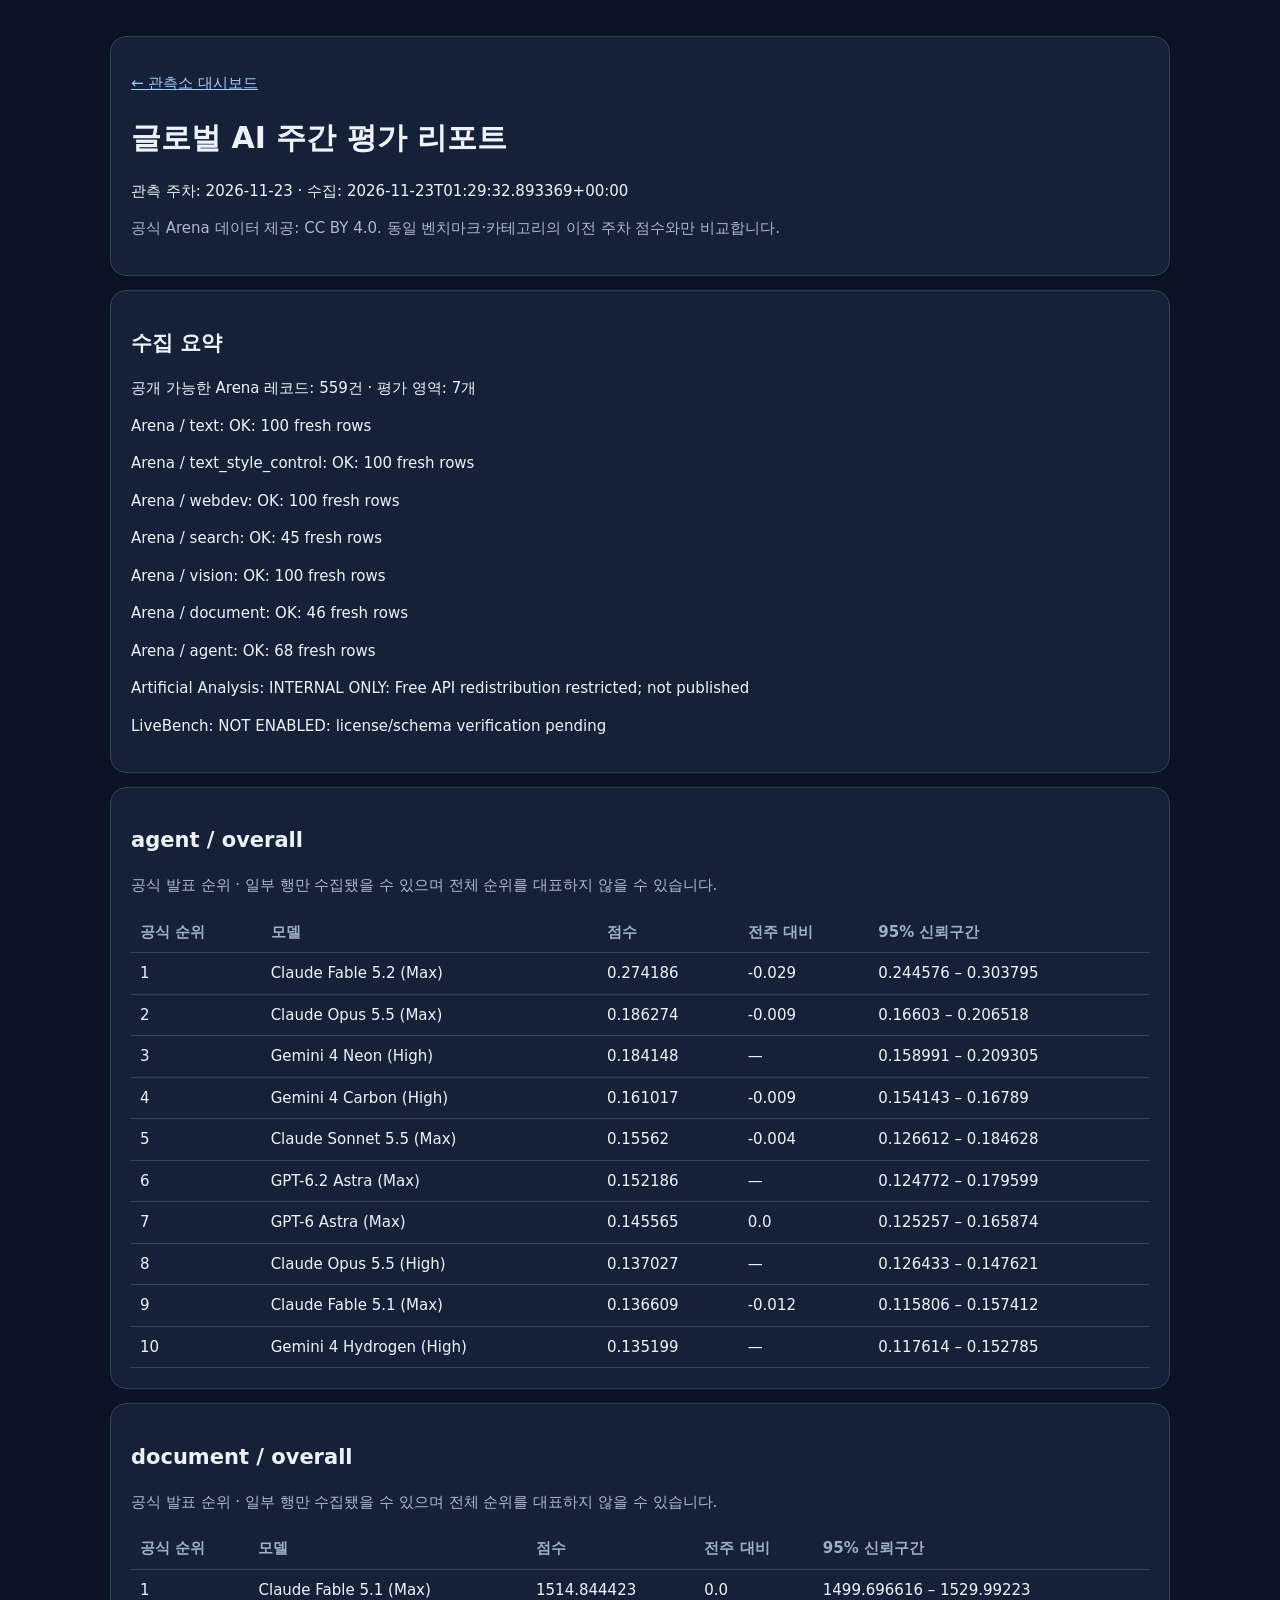
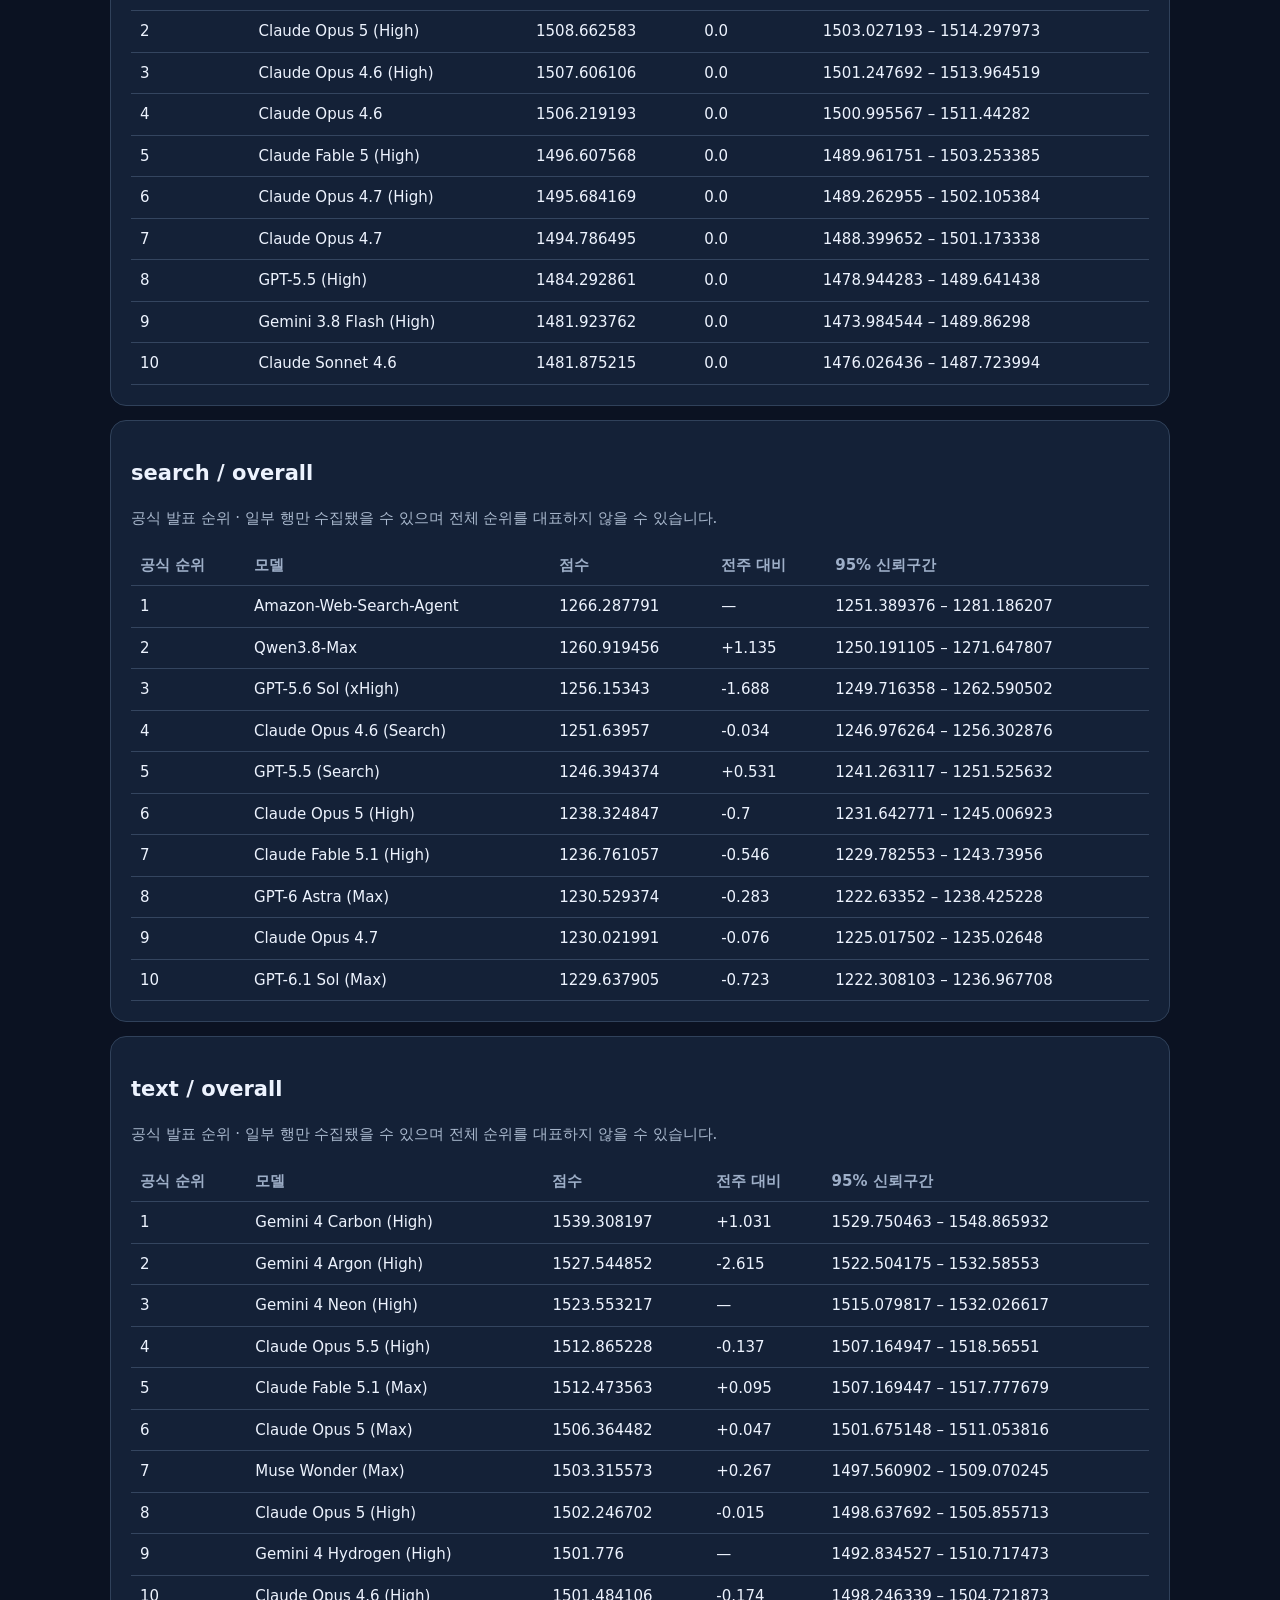
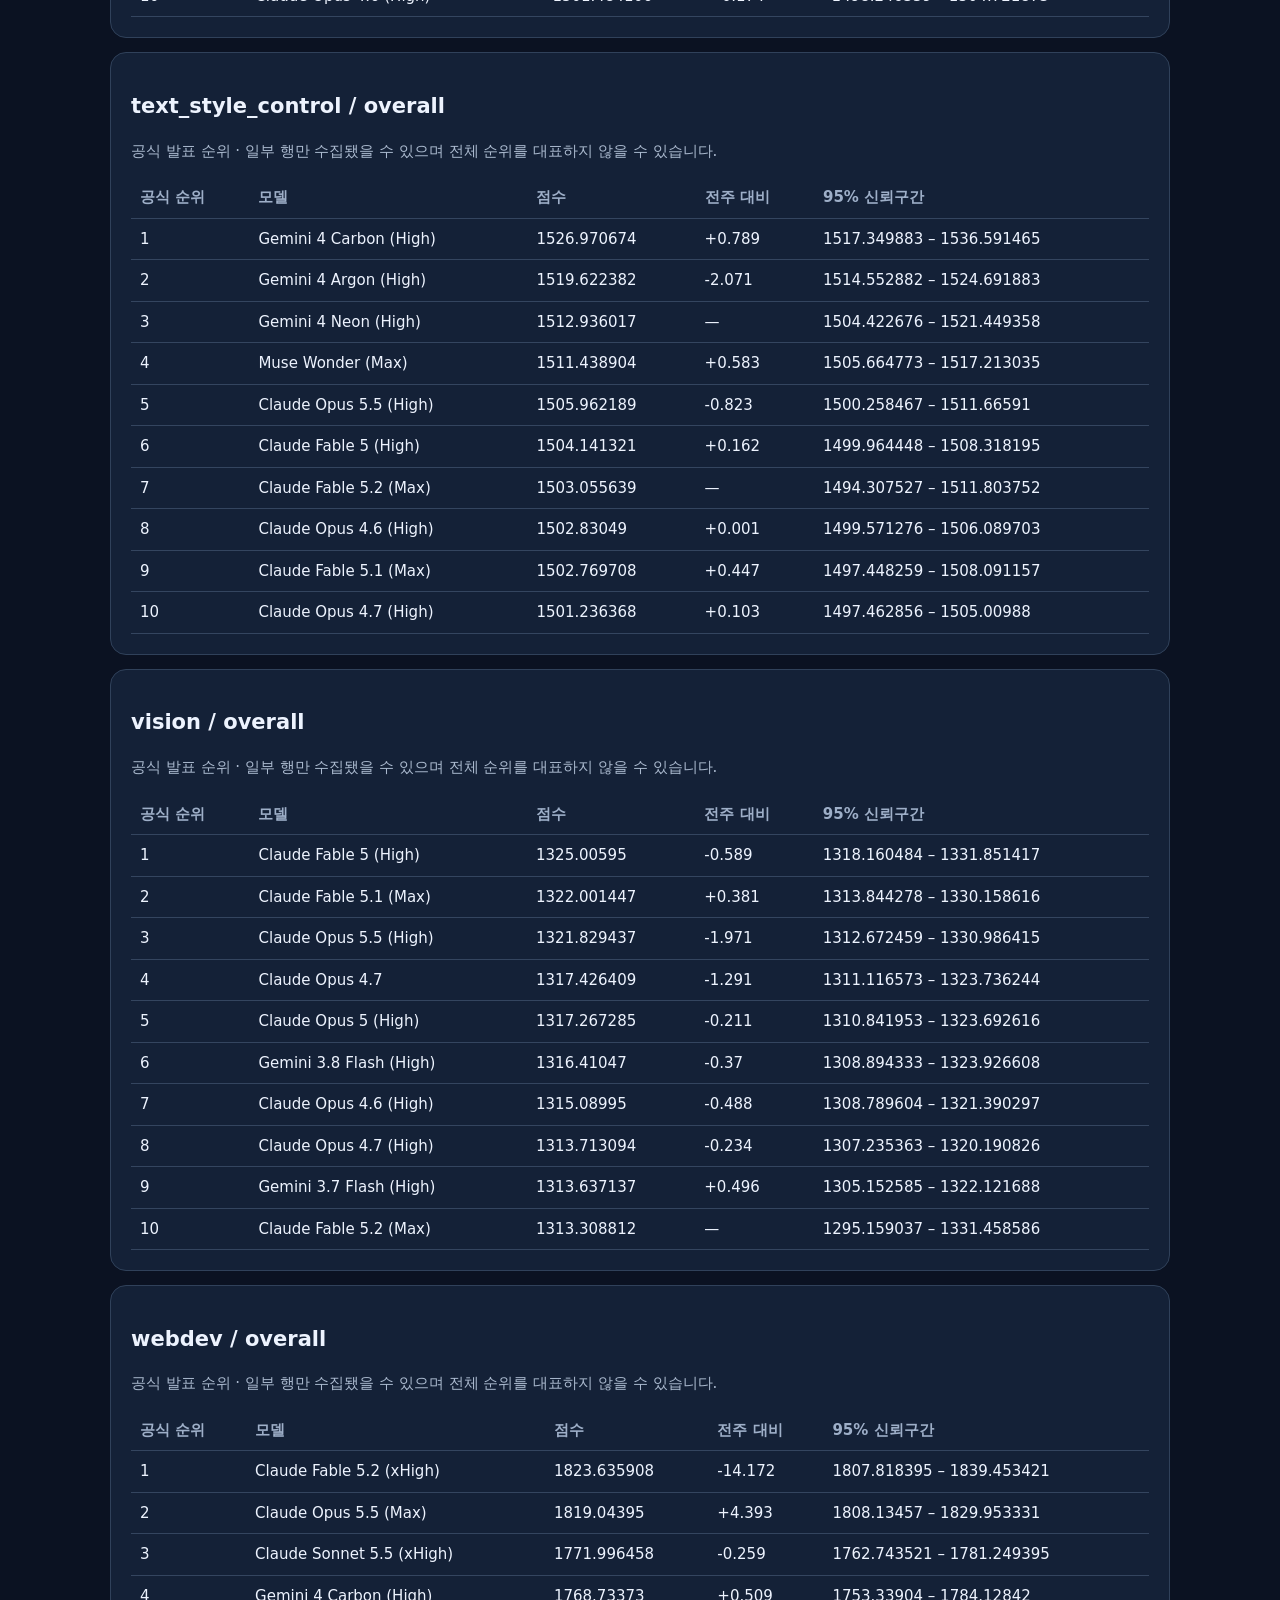
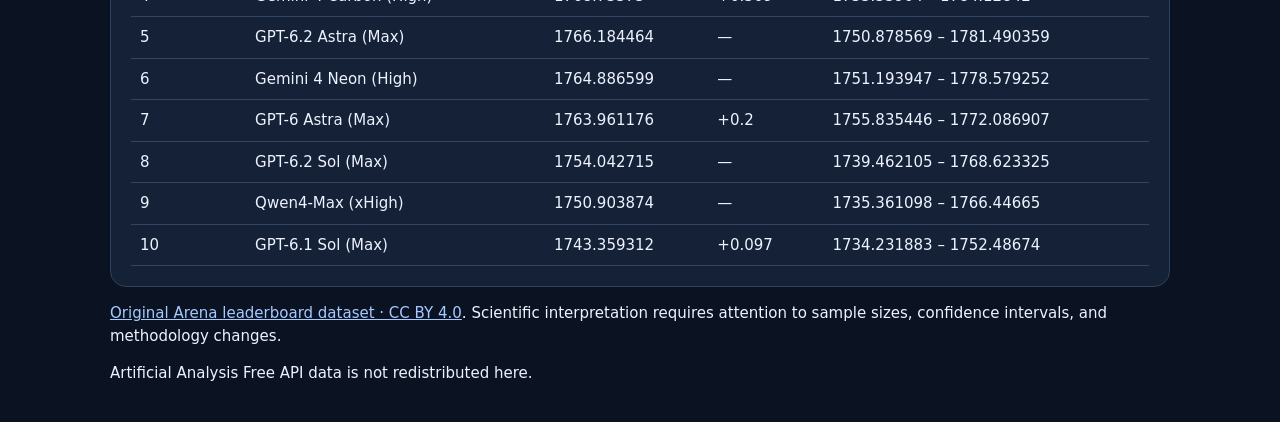
==== commit b1c5385b: "data: weekly official benchmark snapshot" ====
--- a/site/weekly-report.html
+++ b/site/weekly-report.html
@@ -3,32 +3,32 @@
 <style>body{max-width:1060px;margin:auto;padding:22px;background:#0b1222;color:#edf3fe;font:15px/1.5 system-ui,sans-serif}a{color:#a5caff}header,section{padding:20px;margin:14px 0;border:1px solid #30415a;border-radius:16px;background:#142137}table{width:100%;border-collapse:collapse}td,th{padding:9px;text-align:left;border-bottom:1px solid #34455f}th{color:#9eafc8}.muted{color:#aab9ce}h1{font-size:30px}h2{font-size:21px}section{overflow-x:auto}</style><header>
 <p><a href="./index.html">← 관측소 대시보드</a></p>
 <h1>글로벌 AI 주간 평가 리포트</h1>
-<p>관측 주차: 2026-11-16 · 수집: 2026-11-16T01:38:27.884255+00:00</p>
+<p>관측 주차: 2026-11-23 · 수집: 2026-11-23T01:29:32.893369+00:00</p>
 <p class="muted">공식 Arena 데이터 제공: CC BY 4.0. 동일 벤치마크·카테고리의 이전 주차 점수와만 비교합니다.</p>
-</header><section><h2>수집 요약</h2><p>공개 가능한 Arena 레코드: 547건 · 평가 영역: 7개</p>
-<p>Arena / text: ERROR: HTTP Error 501: Not Implemented (retained 100 stale rows)</p>
+</header><section><h2>수집 요약</h2><p>공개 가능한 Arena 레코드: 559건 · 평가 영역: 7개</p>
+<p>Arena / text: OK: 100 fresh rows</p>
 <p>Arena / text_style_control: OK: 100 fresh rows</p>
 <p>Arena / webdev: OK: 100 fresh rows</p>
-<p>Arena / search: OK: 42 fresh rows</p>
+<p>Arena / search: OK: 45 fresh rows</p>
 <p>Arena / vision: OK: 100 fresh rows</p>
 <p>Arena / document: OK: 46 fresh rows</p>
-<p>Arena / agent: OK: 59 fresh rows</p>
+<p>Arena / agent: OK: 68 fresh rows</p>
 <p>Artificial Analysis: INTERNAL ONLY: Free API redistribution restricted; not published</p>
 <p>LiveBench: NOT ENABLED: license/schema verification pending</p>
 </section>
 <section><h2>agent / overall</h2>
 <p class="muted">공식 발표 순위 · 일부 행만 수집됐을 수 있으며 전체 순위를 대표하지 않을 수 있습니다.</p>
 <table><tr><th>공식 순위</th><th>모델</th><th>점수</th><th>전주 대비</th><th>95% 신뢰구간</th></tr>
-<tr><td>1</td><td>Claude Fable 5.2 (Max)</td><td>0.303528</td><td>—</td><td>0.264213 – 0.342842</td></tr>
-<tr><td>2</td><td>Claude Opus 5.5 (Max)</td><td>0.195151</td><td>-0.004</td><td>0.174892 – 0.21541</td></tr>
-<tr><td>3</td><td>Gemini 4 Carbon (High)</td><td>0.16976</td><td>+0.003</td><td>0.162943 – 0.176577</td></tr>
-<tr><td>4</td><td>Claude Sonnet 5.5 (Max)</td><td>0.159502</td><td>-0.0</td><td>0.131307 – 0.187696</td></tr>
-<tr><td>5</td><td>Claude Fable 5.1 (Max)</td><td>0.14819</td><td>+0.005</td><td>0.12759 – 0.168789</td></tr>
-<tr><td>6</td><td>GPT-6 Astra (Max)</td><td>0.145384</td><td>+0.003</td><td>0.125224 – 0.165543</td></tr>
-<tr><td>7</td><td>GPT-6.1 Sol (Max)</td><td>0.124599</td><td>-0.001</td><td>0.113391 – 0.135807</td></tr>
-<tr><td>8</td><td>GPT-6.1 Terra (Max)</td><td>0.119959</td><td>-0.001</td><td>0.107297 – 0.132621</td></tr>
-<tr><td>9</td><td>Gemini 4 Argon (High)</td><td>0.107383</td><td>-0.001</td><td>0.098501 – 0.116265</td></tr>
-<tr><td>10</td><td>Muse Wonder Full (Max)</td><td>0.089577</td><td>-0.001</td><td>0.08021 – 0.098944</td></tr>
+<tr><td>1</td><td>Claude Fable 5.2 (Max)</td><td>0.274186</td><td>-0.029</td><td>0.244576 – 0.303795</td></tr>
+<tr><td>2</td><td>Claude Opus 5.5 (Max)</td><td>0.186274</td><td>-0.009</td><td>0.16603 – 0.206518</td></tr>
+<tr><td>3</td><td>Gemini 4 Neon (High)</td><td>0.184148</td><td>—</td><td>0.158991 – 0.209305</td></tr>
+<tr><td>4</td><td>Gemini 4 Carbon (High)</td><td>0.161017</td><td>-0.009</td><td>0.154143 – 0.16789</td></tr>
+<tr><td>5</td><td>Claude Sonnet 5.5 (Max)</td><td>0.15562</td><td>-0.004</td><td>0.126612 – 0.184628</td></tr>
+<tr><td>6</td><td>GPT-6.2 Astra (Max)</td><td>0.152186</td><td>—</td><td>0.124772 – 0.179599</td></tr>
+<tr><td>7</td><td>GPT-6 Astra (Max)</td><td>0.145565</td><td>0.0</td><td>0.125257 – 0.165874</td></tr>
+<tr><td>8</td><td>Claude Opus 5.5 (High)</td><td>0.137027</td><td>—</td><td>0.126433 – 0.147621</td></tr>
+<tr><td>9</td><td>Claude Fable 5.1 (Max)</td><td>0.136609</td><td>-0.012</td><td>0.115806 – 0.157412</td></tr>
+<tr><td>10</td><td>Gemini 4 Hydrogen (High)</td><td>0.135199</td><td>—</td><td>0.117614 – 0.152785</td></tr>
 </table></section>
 <section><h2>document / overall</h2>
 <p class="muted">공식 발표 순위 · 일부 행만 수집됐을 수 있으며 전체 순위를 대표하지 않을 수 있습니다.</p>
@@ -47,71 +47,71 @@
 <section><h2>search / overall</h2>
 <p class="muted">공식 발표 순위 · 일부 행만 수집됐을 수 있으며 전체 순위를 대표하지 않을 수 있습니다.</p>
 <table><tr><th>공식 순위</th><th>모델</th><th>점수</th><th>전주 대비</th><th>95% 신뢰구간</th></tr>
-<tr><td>1</td><td>Qwen3.8-Max</td><td>1259.784606</td><td>0.0</td><td>1246.186442 – 1273.382771</td></tr>
-<tr><td>2</td><td>GPT-5.6 Sol (xHigh)</td><td>1257.840982</td><td>0.0</td><td>1251.392753 – 1264.289211</td></tr>
-<tr><td>3</td><td>Claude Opus 4.6 (Search)</td><td>1251.673543</td><td>0.0</td><td>1247.031846 – 1256.31524</td></tr>
-<tr><td>4</td><td>GPT-5.5 (Search)</td><td>1245.863437</td><td>0.0</td><td>1240.692789 – 1251.034085</td></tr>
-<tr><td>5</td><td>Claude Opus 5 (High)</td><td>1239.025131</td><td>0.0</td><td>1232.226269 – 1245.823992</td></tr>
-<tr><td>6</td><td>Claude Fable 5.1 (High)</td><td>1237.306954</td><td>0.0</td><td>1230.413717 – 1244.200191</td></tr>
-<tr><td>7</td><td>GPT-6 Astra (Max)</td><td>1230.812174</td><td>0.0</td><td>1222.941619 – 1238.68273</td></tr>
-<tr><td>8</td><td>GPT-6.1 Sol (Max)</td><td>1230.360787</td><td>0.0</td><td>1222.566102 – 1238.155472</td></tr>
-<tr><td>9</td><td>Claude Opus 4.7</td><td>1230.098141</td><td>0.0</td><td>1225.111202 – 1235.085081</td></tr>
-<tr><td>10</td><td>Claude Fable 5 (High)</td><td>1228.152837</td><td>0.0</td><td>1221.507733 – 1234.797941</td></tr>
+<tr><td>1</td><td>Amazon-Web-Search-Agent</td><td>1266.287791</td><td>—</td><td>1251.389376 – 1281.186207</td></tr>
+<tr><td>2</td><td>Qwen3.8-Max</td><td>1260.919456</td><td>+1.135</td><td>1250.191105 – 1271.647807</td></tr>
+<tr><td>3</td><td>GPT-5.6 Sol (xHigh)</td><td>1256.15343</td><td>-1.688</td><td>1249.716358 – 1262.590502</td></tr>
+<tr><td>4</td><td>Claude Opus 4.6 (Search)</td><td>1251.63957</td><td>-0.034</td><td>1246.976264 – 1256.302876</td></tr>
+<tr><td>5</td><td>GPT-5.5 (Search)</td><td>1246.394374</td><td>+0.531</td><td>1241.263117 – 1251.525632</td></tr>
+<tr><td>6</td><td>Claude Opus 5 (High)</td><td>1238.324847</td><td>-0.7</td><td>1231.642771 – 1245.006923</td></tr>
+<tr><td>7</td><td>Claude Fable 5.1 (High)</td><td>1236.761057</td><td>-0.546</td><td>1229.782553 – 1243.73956</td></tr>
+<tr><td>8</td><td>GPT-6 Astra (Max)</td><td>1230.529374</td><td>-0.283</td><td>1222.63352 – 1238.425228</td></tr>
+<tr><td>9</td><td>Claude Opus 4.7</td><td>1230.021991</td><td>-0.076</td><td>1225.017502 – 1235.02648</td></tr>
+<tr><td>10</td><td>GPT-6.1 Sol (Max)</td><td>1229.637905</td><td>-0.723</td><td>1222.308103 – 1236.967708</td></tr>
 </table></section>
 <section><h2>text / overall</h2>
 <p class="muted">공식 발표 순위 · 일부 행만 수집됐을 수 있으며 전체 순위를 대표하지 않을 수 있습니다.</p>
 <table><tr><th>공식 순위</th><th>모델</th><th>점수</th><th>전주 대비</th><th>95% 신뢰구간</th></tr>
-<tr><td>1</td><td>Gemini 4 Carbon (High)</td><td>1538.276819</td><td>0.0</td><td>1528.737072 – 1547.816566</td></tr>
-<tr><td>2</td><td>Gemini 4 Argon (High)</td><td>1530.160034</td><td>0.0</td><td>1524.722135 – 1535.597933</td></tr>
-<tr><td>3</td><td>Claude Opus 5.5 (High)</td><td>1513.00214</td><td>0.0</td><td>1506.96204 – 1519.04224</td></tr>
-<tr><td>4</td><td>Claude Fable 5.1 (Max)</td><td>1512.378404</td><td>0.0</td><td>1506.840686 – 1517.916121</td></tr>
-<tr><td>5</td><td>Claude Opus 5 (Max)</td><td>1506.317218</td><td>0.0</td><td>1501.627248 – 1511.007189</td></tr>
-<tr><td>6</td><td>Muse Wonder (Max)</td><td>1503.048471</td><td>0.0</td><td>1496.719709 – 1509.377234</td></tr>
-<tr><td>7</td><td>Claude Opus 5 (High)</td><td>1502.261606</td><td>0.0</td><td>1498.653883 – 1505.86933</td></tr>
-<tr><td>8</td><td>Claude Opus 4.6 (High)</td><td>1501.657858</td><td>0.0</td><td>1498.418597 – 1504.89712</td></tr>
-<tr><td>9</td><td>Gemini 3.8 Flash (High)</td><td>1500.412127</td><td>0.0</td><td>1496.181322 – 1504.642932</td></tr>
-<tr><td>10</td><td>Claude Opus 4.6</td><td>1496.747935</td><td>0.0</td><td>1493.582064 – 1499.913807</td></tr>
+<tr><td>1</td><td>Gemini 4 Carbon (High)</td><td>1539.308197</td><td>+1.031</td><td>1529.750463 – 1548.865932</td></tr>
+<tr><td>2</td><td>Gemini 4 Argon (High)</td><td>1527.544852</td><td>-2.615</td><td>1522.504175 – 1532.58553</td></tr>
+<tr><td>3</td><td>Gemini 4 Neon (High)</td><td>1523.553217</td><td>—</td><td>1515.079817 – 1532.026617</td></tr>
+<tr><td>4</td><td>Claude Opus 5.5 (High)</td><td>1512.865228</td><td>-0.137</td><td>1507.164947 – 1518.56551</td></tr>
+<tr><td>5</td><td>Claude Fable 5.1 (Max)</td><td>1512.473563</td><td>+0.095</td><td>1507.169447 – 1517.777679</td></tr>
+<tr><td>6</td><td>Claude Opus 5 (Max)</td><td>1506.364482</td><td>+0.047</td><td>1501.675148 – 1511.053816</td></tr>
+<tr><td>7</td><td>Muse Wonder (Max)</td><td>1503.315573</td><td>+0.267</td><td>1497.560902 – 1509.070245</td></tr>
+<tr><td>8</td><td>Claude Opus 5 (High)</td><td>1502.246702</td><td>-0.015</td><td>1498.637692 – 1505.855713</td></tr>
+<tr><td>9</td><td>Gemini 4 Hydrogen (High)</td><td>1501.776</td><td>—</td><td>1492.834527 – 1510.717473</td></tr>
+<tr><td>10</td><td>Claude Opus 4.6 (High)</td><td>1501.484106</td><td>-0.174</td><td>1498.246339 – 1504.721873</td></tr>
 </table></section>
 <section><h2>text_style_control / overall</h2>
 <p class="muted">공식 발표 순위 · 일부 행만 수집됐을 수 있으며 전체 순위를 대표하지 않을 수 있습니다.</p>
 <table><tr><th>공식 순위</th><th>모델</th><th>점수</th><th>전주 대비</th><th>95% 신뢰구간</th></tr>
-<tr><td>1</td><td>Gemini 4 Carbon (High)</td><td>1526.182037</td><td>+0.227</td><td>1516.565163 – 1535.798912</td></tr>
-<tr><td>2</td><td>Gemini 4 Argon (High)</td><td>1521.693253</td><td>-0.685</td><td>1516.308081 – 1527.078424</td></tr>
-<tr><td>3</td><td>Muse Wonder (Max)</td><td>1510.856081</td><td>-0.101</td><td>1504.656934 – 1517.055228</td></tr>
-<tr><td>4</td><td>Claude Opus 5.5 (High)</td><td>1506.784917</td><td>+0.713</td><td>1500.824759 – 1512.745076</td></tr>
-<tr><td>5</td><td>Claude Fable 5 (High)</td><td>1503.979704</td><td>+0.066</td><td>1499.804707 – 1508.154702</td></tr>
-<tr><td>6</td><td>Claude Opus 4.6 (High)</td><td>1502.829538</td><td>-0.192</td><td>1499.569362 – 1506.089713</td></tr>
-<tr><td>7</td><td>Claude Fable 5.1 (Max)</td><td>1502.32298</td><td>-0.376</td><td>1496.833341 – 1507.812619</td></tr>
-<tr><td>8</td><td>Claude Opus 4.7 (High)</td><td>1501.133102</td><td>+0.072</td><td>1497.361778 – 1504.904426</td></tr>
-<tr><td>9</td><td>Gemini 3.8 Flash (High)</td><td>1496.664651</td><td>-0.827</td><td>1492.463144 – 1500.866158</td></tr>
-<tr><td>10</td><td>Muse Spark 1.3 (Max)</td><td>1496.501621</td><td>+0.187</td><td>1491.492896 – 1501.510345</td></tr>
+<tr><td>1</td><td>Gemini 4 Carbon (High)</td><td>1526.970674</td><td>+0.789</td><td>1517.349883 – 1536.591465</td></tr>
+<tr><td>2</td><td>Gemini 4 Argon (High)</td><td>1519.622382</td><td>-2.071</td><td>1514.552882 – 1524.691883</td></tr>
+<tr><td>3</td><td>Gemini 4 Neon (High)</td><td>1512.936017</td><td>—</td><td>1504.422676 – 1521.449358</td></tr>
+<tr><td>4</td><td>Muse Wonder (Max)</td><td>1511.438904</td><td>+0.583</td><td>1505.664773 – 1517.213035</td></tr>
+<tr><td>5</td><td>Claude Opus 5.5 (High)</td><td>1505.962189</td><td>-0.823</td><td>1500.258467 – 1511.66591</td></tr>
+<tr><td>6</td><td>Claude Fable 5 (High)</td><td>1504.141321</td><td>+0.162</td><td>1499.964448 – 1508.318195</td></tr>
+<tr><td>7</td><td>Claude Fable 5.2 (Max)</td><td>1503.055639</td><td>—</td><td>1494.307527 – 1511.803752</td></tr>
+<tr><td>8</td><td>Claude Opus 4.6 (High)</td><td>1502.83049</td><td>+0.001</td><td>1499.571276 – 1506.089703</td></tr>
+<tr><td>9</td><td>Claude Fable 5.1 (Max)</td><td>1502.769708</td><td>+0.447</td><td>1497.448259 – 1508.091157</td></tr>
+<tr><td>10</td><td>Claude Opus 4.7 (High)</td><td>1501.236368</td><td>+0.103</td><td>1497.462856 – 1505.00988</td></tr>
 </table></section>
 <section><h2>vision / overall</h2>
 <p class="muted">공식 발표 순위 · 일부 행만 수집됐을 수 있으며 전체 순위를 대표하지 않을 수 있습니다.</p>
 <table><tr><th>공식 순위</th><th>모델</th><th>점수</th><th>전주 대비</th><th>95% 신뢰구간</th></tr>
-<tr><td>1</td><td>Claude Fable 5 (High)</td><td>1325.595026</td><td>0.0</td><td>1318.72115 – 1332.468903</td></tr>
-<tr><td>2</td><td>Claude Opus 5.5 (High)</td><td>1323.800208</td><td>0.0</td><td>1313.969052 – 1333.631365</td></tr>
-<tr><td>3</td><td>Claude Fable 5.1 (Max)</td><td>1321.620598</td><td>0.0</td><td>1313.030999 – 1330.210198</td></tr>
-<tr><td>4</td><td>Claude Opus 4.7</td><td>1318.717228</td><td>0.0</td><td>1312.181362 – 1325.253094</td></tr>
-<tr><td>5</td><td>Claude Opus 5 (High)</td><td>1317.47806</td><td>0.0</td><td>1311.015649 – 1323.940472</td></tr>
-<tr><td>6</td><td>Gemini 3.8 Flash (High)</td><td>1316.7806</td><td>0.0</td><td>1308.620882 – 1324.940318</td></tr>
-<tr><td>7</td><td>Claude Opus 4.6 (High)</td><td>1315.577881</td><td>0.0</td><td>1309.244081 – 1321.911681</td></tr>
-<tr><td>8</td><td>Claude Opus 4.7 (High)</td><td>1313.94734</td><td>0.0</td><td>1307.441134 – 1320.453545</td></tr>
-<tr><td>9</td><td>Gemini 3.7 Flash (High)</td><td>1313.140886</td><td>0.0</td><td>1304.650539 – 1321.631232</td></tr>
-<tr><td>10</td><td>Claude Opus 4.6</td><td>1312.214278</td><td>0.0</td><td>1306.012774 – 1318.415782</td></tr>
+<tr><td>1</td><td>Claude Fable 5 (High)</td><td>1325.00595</td><td>-0.589</td><td>1318.160484 – 1331.851417</td></tr>
+<tr><td>2</td><td>Claude Fable 5.1 (Max)</td><td>1322.001447</td><td>+0.381</td><td>1313.844278 – 1330.158616</td></tr>
+<tr><td>3</td><td>Claude Opus 5.5 (High)</td><td>1321.829437</td><td>-1.971</td><td>1312.672459 – 1330.986415</td></tr>
+<tr><td>4</td><td>Claude Opus 4.7</td><td>1317.426409</td><td>-1.291</td><td>1311.116573 – 1323.736244</td></tr>
+<tr><td>5</td><td>Claude Opus 5 (High)</td><td>1317.267285</td><td>-0.211</td><td>1310.841953 – 1323.692616</td></tr>
+<tr><td>6</td><td>Gemini 3.8 Flash (High)</td><td>1316.41047</td><td>-0.37</td><td>1308.894333 – 1323.926608</td></tr>
+<tr><td>7</td><td>Claude Opus 4.6 (High)</td><td>1315.08995</td><td>-0.488</td><td>1308.789604 – 1321.390297</td></tr>
+<tr><td>8</td><td>Claude Opus 4.7 (High)</td><td>1313.713094</td><td>-0.234</td><td>1307.235363 – 1320.190826</td></tr>
+<tr><td>9</td><td>Gemini 3.7 Flash (High)</td><td>1313.637137</td><td>+0.496</td><td>1305.152585 – 1322.121688</td></tr>
+<tr><td>10</td><td>Claude Fable 5.2 (Max)</td><td>1313.308812</td><td>—</td><td>1295.159037 – 1331.458586</td></tr>
 </table></section>
 <section><h2>webdev / overall</h2>
 <p class="muted">공식 발표 순위 · 일부 행만 수집됐을 수 있으며 전체 순위를 대표하지 않을 수 있습니다.</p>
 <table><tr><th>공식 순위</th><th>모델</th><th>점수</th><th>전주 대비</th><th>95% 신뢰구간</th></tr>
-<tr><td>1</td><td>Claude Fable 5.2 (xHigh)</td><td>1837.808306</td><td>—</td><td>1817.269598 – 1858.347015</td></tr>
-<tr><td>2</td><td>Claude Opus 5.5 (Max)</td><td>1814.650473</td><td>-3.052</td><td>1802.937536 – 1826.36341</td></tr>
-<tr><td>3</td><td>Claude Sonnet 5.5 (xHigh)</td><td>1772.255298</td><td>-2.001</td><td>1762.382618 – 1782.127978</td></tr>
-<tr><td>4</td><td>Gemini 4 Carbon (High)</td><td>1768.225202</td><td>+0.248</td><td>1752.904889 – 1783.545515</td></tr>
-<tr><td>5</td><td>GPT-6 Astra (Max)</td><td>1763.760988</td><td>-3.076</td><td>1755.186491 – 1772.335485</td></tr>
-<tr><td>6</td><td>GPT-6.1 Sol (Max)</td><td>1743.262485</td><td>+0.422</td><td>1733.463581 – 1753.061389</td></tr>
-<tr><td>7</td><td>Claude Fable 5.1 (Max)</td><td>1741.853341</td><td>-2.706</td><td>1733.934716 – 1749.771966</td></tr>
-<tr><td>8</td><td>Muse Wonder Full (Max)</td><td>1723.463859</td><td>-0.428</td><td>1709.062664 – 1737.865053</td></tr>
-<tr><td>9</td><td>Claude Sonnet 5.5 (High)</td><td>1715.191472</td><td>+1.954</td><td>1706.801758 – 1723.581186</td></tr>
-<tr><td>10</td><td>Gemini 4 Hydrogen (High)</td><td>1704.213259</td><td>—</td><td>1689.817691 – 1718.608828</td></tr>
+<tr><td>1</td><td>Claude Fable 5.2 (xHigh)</td><td>1823.635908</td><td>-14.172</td><td>1807.818395 – 1839.453421</td></tr>
+<tr><td>2</td><td>Claude Opus 5.5 (Max)</td><td>1819.04395</td><td>+4.393</td><td>1808.13457 – 1829.953331</td></tr>
+<tr><td>3</td><td>Claude Sonnet 5.5 (xHigh)</td><td>1771.996458</td><td>-0.259</td><td>1762.743521 – 1781.249395</td></tr>
+<tr><td>4</td><td>Gemini 4 Carbon (High)</td><td>1768.73373</td><td>+0.509</td><td>1753.33904 – 1784.12842</td></tr>
+<tr><td>5</td><td>GPT-6.2 Astra (Max)</td><td>1766.184464</td><td>—</td><td>1750.878569 – 1781.490359</td></tr>
+<tr><td>6</td><td>Gemini 4 Neon (High)</td><td>1764.886599</td><td>—</td><td>1751.193947 – 1778.579252</td></tr>
+<tr><td>7</td><td>GPT-6 Astra (Max)</td><td>1763.961176</td><td>+0.2</td><td>1755.835446 – 1772.086907</td></tr>
+<tr><td>8</td><td>GPT-6.2 Sol (Max)</td><td>1754.042715</td><td>—</td><td>1739.462105 – 1768.623325</td></tr>
+<tr><td>9</td><td>Qwen4-Max (xHigh)</td><td>1750.903874</td><td>—</td><td>1735.361098 – 1766.44665</td></tr>
+<tr><td>10</td><td>GPT-6.1 Sol (Max)</td><td>1743.359312</td><td>+0.097</td><td>1734.231883 – 1752.48674</td></tr>
 </table></section>
 <footer><p><a href="https://huggingface.co/datasets/lmarena-ai/leaderboard-dataset">Original Arena leaderboard dataset · CC BY 4.0</a>. Scientific interpretation requires attention to sample sizes, confidence intervals, and methodology changes.</p><p>Artificial Analysis Free API data is not redistributed here.</p></footer></html>
